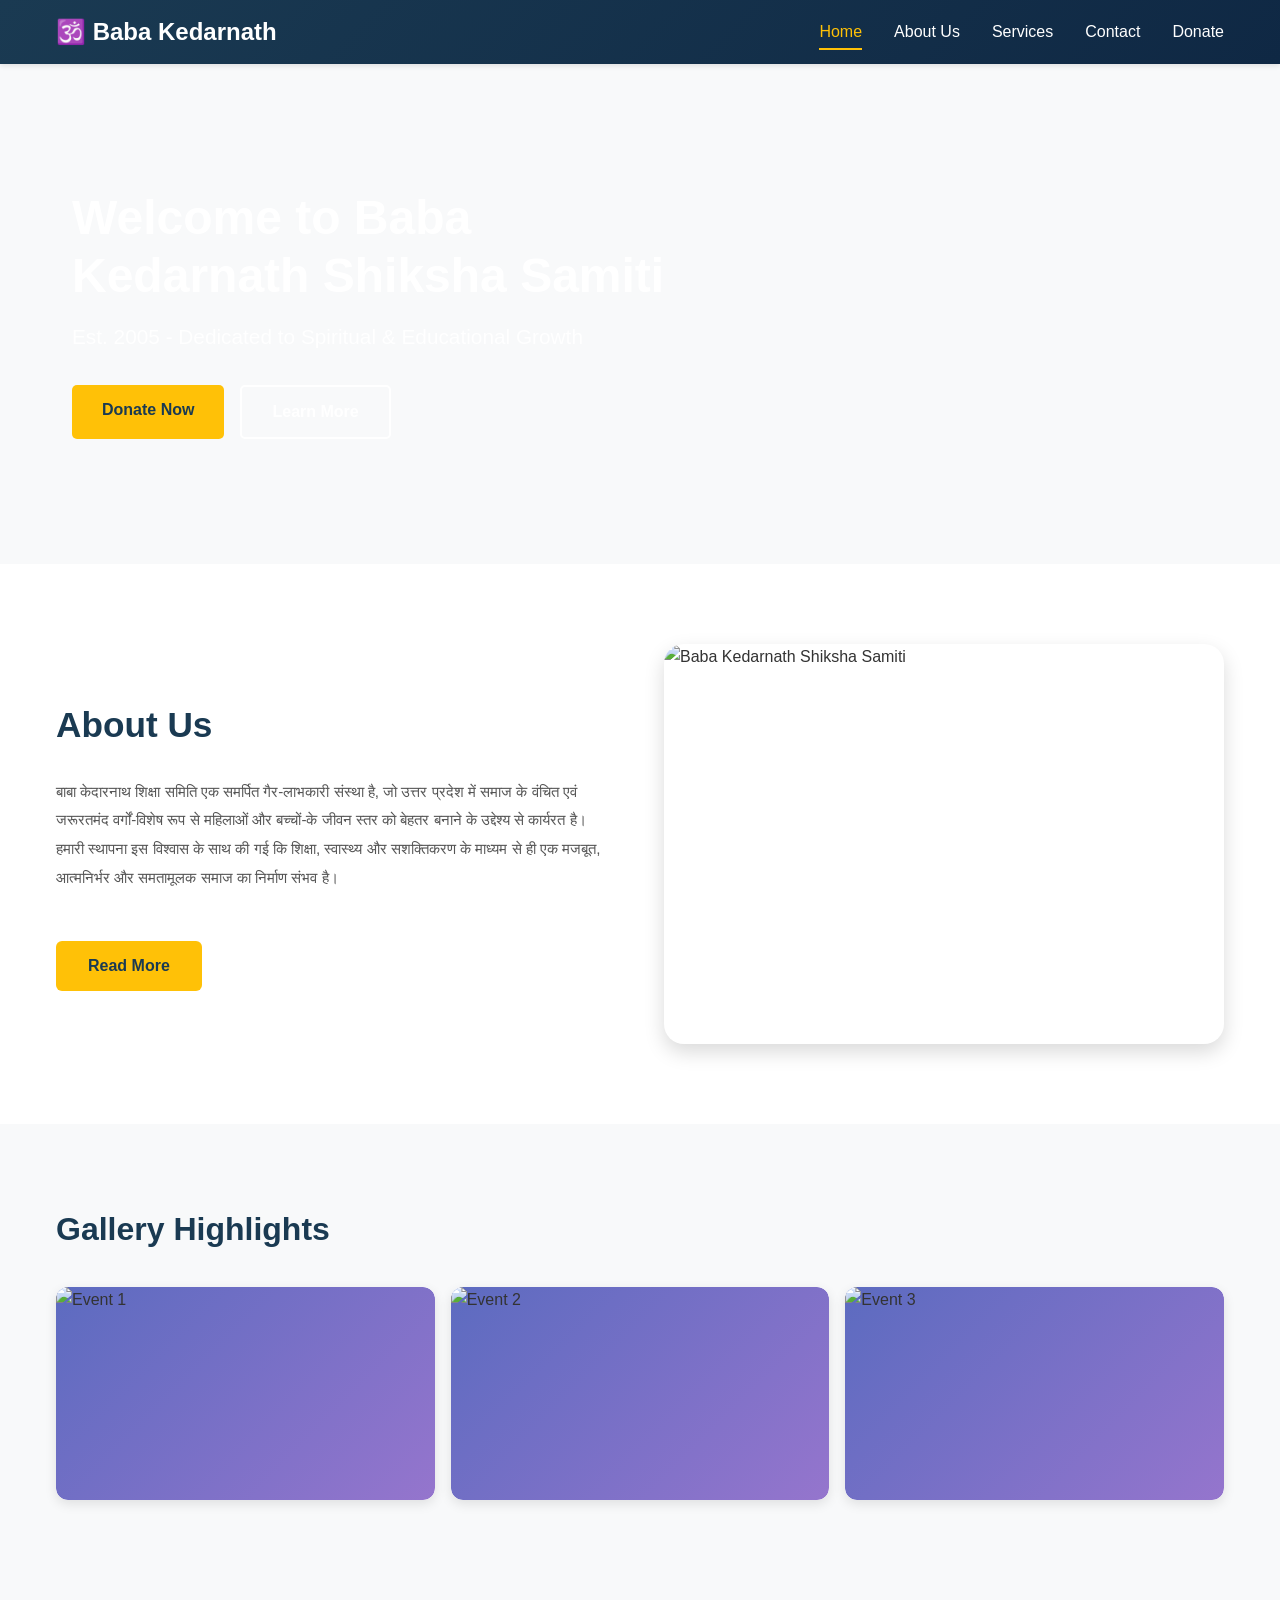
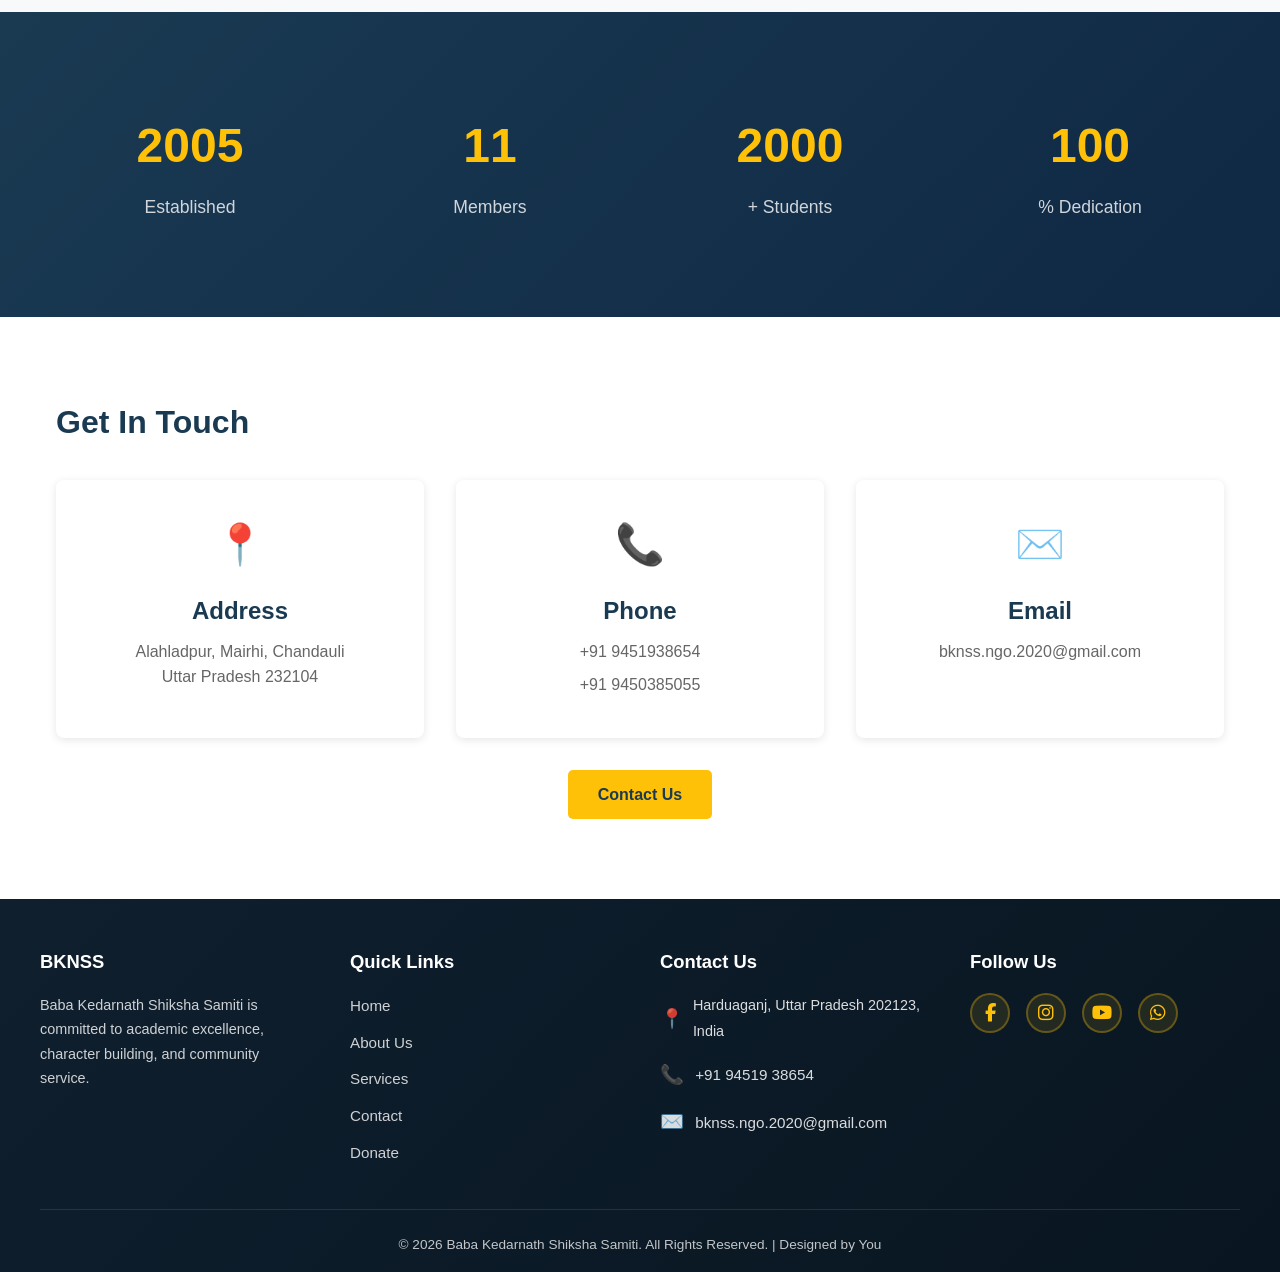
==== index.html @ 65f47908 "Update index.html" ====
<!DOCTYPE html>
<html lang="en">
<head>
  <meta charset="UTF-8">
  <meta name="viewport" content="width=device-width, initial-scale=1.0">
  <title>Baba Kedarnath - Shiksha Samiti</title>
  <link rel="stylesheet" href="https://cdnjs.cloudflare.com/ajax/libs/font-awesome/6.4.0/css/all.min.css">
  <link rel="stylesheet" href="styles.css">
</head>
<body>
  <nav>
    <div class="navbar-container">
      <a href="index.html" class="logo">🕉️ Baba Kedarnath</a>
      <div class="hamburger">
        <span></span>
        <span></span>
        <span></span>
      </div>
      <ul class="nav-links">
        <li><a href="index.html">Home</a></li>
        <li><a href="about-us.html">About Us</a></li>
        <li><a href="services.html">Services</a></li>
        <li><a href="contact-us.html">Contact</a></li>
        <li><a href="donation.html">Donate</a></li>
      </ul>
    </div>
  </nav>

  <!-- Hero Section -->
  <section class="hero">
    <div class="hero-content">
      <h1 class="fade-in">Welcome to Baba Kedarnath Shiksha Samiti</h1>
      <p class="fade-in-delay">Est. 2005 - Dedicated to Spiritual & Educational Growth</p>
      <div class="hero-buttons fade-in-delay-2">
        <a href="donation.html" class="btn btn-primary">Donate Now</a>
        <a href="about-us.html" class="btn btn-secondary">Learn More</a>
      </div>
    </div>
  </section>

  <!-- About Preview Section -->
  <section class="about-preview">
    <div class="container">
      <div class="about-content">
        <div class="about-text fade-in-left">
          <h2>About Us</h2>
          <p>बाबा केदारनाथ शिक्षा समिति एक समर्पित गैर-लाभकारी संस्था है, जो उत्तर प्रदेश में समाज के वंचित एवं जरूरतमंद वर्गों-विशेष रूप से महिलाओं और बच्चों-के जीवन स्तर को बेहतर बनाने के उद्देश्य से कार्यरत है। हमारी स्थापना इस विश्वास के साथ की गई कि शिक्षा, स्वास्थ्य और सशक्तिकरण के माध्यम से ही एक मजबूत, आत्मनिर्भर और समतामूलक समाज का निर्माण संभव है।</p>
          <a href="about-us.html" class="btn btn-primary btn-read-more">Read More</a>
        </div>
        <div class="about-image-single fade-in-right">
          <img src="images/about-image.jpeg" alt="Baba Kedarnath Shiksha Samiti" class="about-img-single">
        </div>
      </div>
    </div>
  </section>

  <!-- Gallery Section -->
  <section class="gallery-preview">
    <div class="container">
      <h2 class="section-title">Gallery Highlights</h2>
      <div class="gallery-grid">
        <div class="gallery-item fade-in">
          <div class="gallery-placeholder">
            <img src="images/photo01.jpeg" alt="Event 1">
          </div>
        </div>
        <div class="gallery-item fade-in" style="animation-delay: 0.1s;">
          <div class="gallery-placeholder">
            <img src="images/photo02.jpeg" alt="Event 2">
          </div>
        </div>
        <div class="gallery-item fade-in" style="animation-delay: 0.2s;">
          <div class="gallery-placeholder">
            <img src="images/photo03.jpeg" alt="Event 3">
          </div>
        </div>
      </div>
    </div>
  </section>

  <!-- Statistics Section -->
  <section class="statistics">
    <div class="container">
      <div class="stats-grid">
        <div class="stat-card counter-card">
          <div class="stat-number">2005</div>
          <div class="stat-label">Established</div>
        </div>
        <div class="stat-card counter-card">
          <div class="stat-number">11</div>
          <div class="stat-label">Members</div>
        </div>
        <div class="stat-card counter-card">
          <div class="stat-number">2000</div>
          <div class="stat-label">+ Students</div>
        </div>
        <div class="stat-card counter-card">
          <div class="stat-number">100</div>
          <div class="stat-label">% Dedication</div>
        </div>
      </div>
    </div>
  </section>

  <!-- Contact Preview Section -->
  <section class="contact-preview">
    <div class="container">
      <h2 class="section-title">Get In Touch</h2>
      <div class="contact-grid">
        <div class="contact-item fade-in">
          <div class="contact-item-icon">📍</div>
          <h3>Address</h3>
          <p>Alahladpur, Mairhi, Chandauli<br>Uttar Pradesh 232104</p>
        </div>
        <div class="contact-item fade-in" style="animation-delay: 0.1s;">
          <div class="contact-item-icon">📞</div>
          <h3>Phone</h3>
          <p><a href="tel:+919451938654">+91 9451938654</a></p>
          <p><a href="tel:+919450385055">+91 9450385055</a></p>
        </div>
        <div class="contact-item fade-in" style="animation-delay: 0.2s;">
          <div class="contact-item-icon">✉️</div>
          <h3>Email</h3>
          <p><a href="mailto:bknss.ngo.2020@gmail.com"> bknss.ngo.2020@gmail.com </a></p>
        </div>
      </div>
      <div class="contact-buttons">
        <a href="contact-us.html" class="btn btn-primary">Contact Us</a>
      </div>
    </div>
  </section>

  <!-- Footer -->
  <footer>
    <div class="footer-wrapper">
      <div class="footer-content">
        <div class="footer-section footer-about">
          <h3>BKNSS</h3>
          <p>Baba Kedarnath Shiksha Samiti is committed to academic excellence, character building, and community service.</p>
        </div>
        <div class="footer-section footer-links">
          <h3>Quick Links</h3>
          <ul>
            <li><a href="index.html">Home</a></li>
            <li><a href="about-us.html">About Us</a></li>
            <li><a href="services.html">Services</a></li>
            <li><a href="contact-us.html">Contact</a></li>
            <li><a href="donation.html">Donate</a></li>
          </ul>
        </div>
        <div class="footer-section footer-contact">
          <h3>Contact Us</h3>
          <div class="contact-info">
            <p><span class="contact-icon">📍</span> Harduaganj, Uttar Pradesh 202123, India</p>
            <p><span class="contact-icon">📞</span> <a href="tel:+919451938654">+91 94519 38654</a></p>
            <p><span class="contact-icon">✉️</span> <a href="mailto:bknss.ngo.2020@gmail.com">bknss.ngo.2020@gmail.com</a></p>
          </div>
        </div>
        <div class="footer-section footer-social">
          <h3>Follow Us</h3>
          <div class="social-links">
            <a href="https://facebook.com" target="_blank" title="Facebook" class="social-icon">
              <i class="fab fa-facebook-f"></i>
            </a>
            <a href="https://instagram.com" target="_blank" title="Instagram" class="social-icon">
              <i class="fab fa-instagram"></i>
            </a>
            <a href="https://youtube.com" target="_blank" title="YouTube" class="social-icon">
              <i class="fab fa-youtube"></i>
            </a>
            <a href="https://wa.me" target="_blank" title="WhatsApp" class="social-icon">
              <i class="fab fa-whatsapp"></i>
            </a>
          </div>
        </div>
      </div>
      <div class="footer-bottom">
        <p>&copy; 2026 Baba Kedarnath Shiksha Samiti. All Rights Reserved. | Designed by You</p>
      </div>
    </div>
  </footer>

  <script src="navbar.js"></script>
</body>
</html>
</body>
</html>
---- styles.css ----
* {
  margin: 0;
  padding: 0;
  box-sizing: border-box;
}

body {
  font-family: 'Segoe UI', Tahoma, Geneva, Verdana, sans-serif;
  line-height: 1.6;
  color: #333;
  background-color: #f8f9fa;
}

a {
  text-decoration: none;
  color: inherit;
}

/* ===== Navbar Styles ===== */
nav {
  background: linear-gradient(135deg, #1a3a52 0%, #0f2844 100%);
  padding: 0.8rem 1rem;
  box-shadow: 0 2px 5px rgba(0, 0, 0, 0.1);
  position: sticky;
  top: 0;
  z-index: 1000;
  width: 100%;
}

.navbar-container {
  max-width: 1200px;
  margin: 0 auto;
  display: flex;
  justify-content: space-between;
  align-items: center;
  padding: 0 1rem;
}

.logo {
  color: white;
  font-size: 1.5rem;
  font-weight: bold;
  text-decoration: none;
  display: flex;
  align-items: center;
  gap: 0.5rem;
  transition: color 0.3s ease;
  white-space: nowrap;
  flex-shrink: 0;
}

.logo:hover {
  color: #ffc107;
}

.nav-links {
  display: flex;
  list-style: none;
  gap: 2rem;
  z-index: 1000;
  align-items: center;
}

.nav-links a {
  color: white;
  text-decoration: none;
  font-size: 1rem;
  font-weight: 500;
  transition: color 0.3s ease;
  padding: 0.5rem 0;
}

.nav-links a:hover,
.nav-links a.active {
  color: #ffc107;
  border-bottom: 2px solid #ffc107;
}

.hamburger {
  display: none;
  flex-direction: column;
  cursor: pointer;
  gap: 0.4rem;
  position: relative;
  z-index: 1001;
  padding: 0.5rem;
  flex-shrink: 0;
}

.hamburger span {
  width: 25px;
  height: 3px;
  background: white;
  border-radius: 2px;
  transition: all 0.3s ease;
  display: block;
  opacity: 0.9;
}

.hamburger.active span:nth-child(1) {
  transform: rotate(45deg) translate(10px, 10px);
}

.hamburger.active span:nth-child(2) {
  opacity: 0;
}

.hamburger.active span:nth-child(3) {
  transform: rotate(-45deg) translate(8px, -8px);
}

/* ===== Container & Basics ===== */
.container {
  max-width: 1200px;
  margin: 0 auto;
  padding: 2rem 1rem;
}

h1, h2, h3, h4, h5, h6 {
  color: #1a3a52;
  margin-bottom: 1rem;
}

h1 {
  font-size: 2.5rem;
}

h2 {
  font-size: 2rem;
}

h3 {
  font-size: 1.5rem;
}

h4 {
  font-size: 1.2rem;
}

section {
  padding: 3rem 1rem;
}

/* ===== Hero Section ===== */
.hero {
  background-image: url('../images/cover.jpeg');
  background-size: cover;
  background-position: center right;
  color: white;
  padding: 100px 1rem;
  text-align: left;
  min-height: 500px;
  display: flex;
  align-items: center;
  justify-content: flex-start;
  position: relative;
}

.hero-content {
  max-width: 1200px;
  width: 100%;
  margin: 0 auto;
  z-index: 2;
  position: relative;
  padding-left: 2rem;
}

.hero-content h1 {
  font-size: 3rem;
  margin-bottom: 1rem;
  animation: fadeIn 0.8s ease-in;
  color: white;
  font-family: 'Segoe UI', Tahoma, Geneva, Verdana, sans-serif;
  font-weight: 700;
  line-height: 1.2;
  max-width: 600px;
}

.hero-content p {
  font-size: 1.3rem;
  margin-bottom: 2rem;
  animation: fadeIn 0.8s ease-in 0.2s both;
  color: rgba(255, 255, 255, 0.9);
}

.hero-buttons {
  display: flex;
  gap: 1rem;
  justify-content: flex-start;
  flex-wrap: wrap;
  animation: fadeIn 0.8s ease-in 0.4s both;
  margin-top: 2rem;
}

/* ===== Buttons ===== */
.btn {
  padding: 12px 30px;
  border-radius: 5px;
  font-weight: 600;
  cursor: pointer;
  transition: all 0.3s ease;
  border: none;
  display: inline-block;
}

.btn-primary {
  background-color: #ffc107;
  color: #1a3a52;
}

.btn-primary:hover {
  background-color: #ffb300;
  transform: translateY(-2px);
  box-shadow: 0 5px 15px rgba(255, 193, 7, 0.4);
  color: #1a3a52;
}

.btn-secondary {
  background-color: transparent;
  color: white;
  border: 2px solid white;
}

.btn-secondary:hover {
  background-color: white;
  color: #1e3c72;
}

/* ===== Page Header ===== */
.page-header {
  background: linear-gradient(135deg, #1a3a52 0%, #0f2844 100%);
  color: white;
  padding: 60px 1rem;
  text-align: center;
}

.page-header-content h1 {
  font-size: 2.5rem;
  margin-bottom: 0.5rem;
  color: white;
}

.page-header-content p {
  font-size: 1.1rem;
  color: rgba(255, 255, 255, 0.9);
}

/* ===== About Preview Section ===== */
.about-preview {
  background-color: white;
  padding: 3rem 1rem;
}

.about-content {
  display: grid;
  grid-template-columns: 1fr 1fr;
  gap: 3rem;
  align-items: center;
  max-width: 1200px;
  margin: 0 auto;
}

.about-text h2 {
  color: #1a3a52;
  font-size: 2.2rem;
  margin-bottom: 1.5rem;
  font-weight: 700;
}

.about-text p {
  color: #555;
  margin-bottom: 1.5rem;
  line-height: 1.9;
  font-size: 0.95rem;
}

.about-text .btn-read-more {
  margin-top: 1.5rem;
  background-color: #ffc107;
  color: #1a3a52;
  font-weight: 600;
  padding: 0.75rem 2rem;
  border-radius: 6px;
  display: inline-block;
  transition: all 0.3s ease;
}

.about-text .btn-read-more:hover {
  background-color: #ffb300;
  transform: translateY(-2px);
  box-shadow: 0 4px 12px rgba(255, 193, 7, 0.3);
}

/* ===== About Image Single Layout ===== */
.about-image-single {
  width: 100%;
  display: flex;
  justify-content: center;
}

.about-img-single {
  width: 100%;
  max-width: 100%;
  height: 400px;
  object-fit: cover;
  border-radius: 20px;
  box-shadow: 0 8px 20px rgba(0, 0, 0, 0.15);
}

/* ===== About Image Grid Layout ===== */
.about-image {
  display: grid;
  grid-template-columns: 1fr 1fr;
  gap: 2rem;
  width: 100%;
}

.about-image .placeholder-image {
  max-width: 100%;
  border-radius: 12px;
  box-shadow: 0 4px 12px rgba(0, 0, 0, 0.1);
  height: 350px;
  object-fit: cover;
}

.about-image img {
  width: 100%;
  height: 350px;
  object-fit: cover;
  border-radius: 12px;
  box-shadow: 0 4px 12px rgba(0, 0, 0, 0.1);
}

/* ===== About Content Stacked Layout (About Us Page) ===== */
.about-content-stacked {
  display: grid;
  grid-template-columns: 1fr !important;
  gap: 3rem;
  align-items: flex-start;
}

/* ===== Objective Section ===== */
.objective {
  background-color: white;
  padding: 3rem 1rem;
}

#container03 {
  max-width: 1200px;
  margin: 0 auto;
  display: grid;
  grid-template-columns: 1fr;
  gap: 3rem;
  align-items: center;
}

#objective-content {
  background: linear-gradient(135deg, #1a3a52 0%, #0f2844 100%);
  color: white;
  padding: 3rem;
  border-radius: 12px;
  box-shadow: 0 4px 12px rgba(0, 0, 0, 0.15);
}

#objective-content h1 {
  color: white;
  font-size: 2rem;
  margin-bottom: 1.5rem;
  font-weight: 700;
  text-transform: uppercase;
  letter-spacing: 1px;
}

#objective-content p {
  color: rgba(255, 255, 255, 0.9);
  font-size: 1rem;
  margin-bottom: 1.5rem;
  line-height: 1.6;
}

#objective-content ul {
  list-style: none;
  padding: 0;
}

#objective-content ul li {
  color: rgba(255, 255, 255, 0.9);
  margin-bottom: 1.3rem;
  padding-left: 2.5rem;
  position: relative;
  font-size: 0.95rem;
  line-height: 1.7;
}

#objective-content ul li:before {
  content: "✓";
  position: absolute;
  left: 0;
  top: 0;
  color: #ffc107;
  font-weight: bold;
  font-size: 1.2rem;
}

.gallery-grid {
  display: grid;
  grid-template-columns: repeat(3, 1fr);
  gap: 1rem;
  margin: 2rem 0;
  max-width: 1200px;
  margin-left: auto;
  margin-right: auto;
}

.gallery-item {
  border-radius: 12px;
  overflow: hidden;
  box-shadow: 0 4px 12px rgba(0, 0, 0, 0.1);
  transition: transform 0.3s ease;
  background: white;
}

.gallery-item:hover {
  transform: translateY(-5px);
}

.placeholder-image {
  background: linear-gradient(135deg, #e3f2fd 0%, #f3e5f5 100%);
  border-radius: 8px;
  text-align: center;
  color: #999;
  display: block;
  overflow: hidden;
  width: 100%;
  max-width: 500px;
}

.placeholder-image img {
  width: 100%;
  height: auto;
  display: block;
  border-radius: 8px;
}

.gallery-placeholder {
  background: linear-gradient(135deg, #5c6bc0 0%, #9575cd 100%);
  border-radius: 12px;
  overflow: hidden;
  width: 100%;
  aspect-ratio: 16 / 9;
  display: block;
}

.gallery-placeholder img {
  width: 100%;
  height: 100%;
  object-fit: cover;
  display: block;
}

.gallery-buttons {
  text-align: center;
  margin-top: 2rem;
}

/* ===== Statistics Section ===== */
.statistics {
  background: linear-gradient(135deg, #1a3a52 0%, #0f2844 100%);
  color: white;
  padding: 4rem 1rem;
}

.statistics .container {
  padding: 0 1rem;
}

.stats-grid {
  display: grid;
  grid-template-columns: repeat(auto-fit, minmax(200px, 1fr));
  gap: 2rem;
  max-width: 1200px;
  margin: 0 auto;
}

.stat-card {
  text-align: center;
  padding: 2rem;
}

.counter-card {
  font-size: 1.1rem;
}

.stat-card .stat-number {
  font-size: 3rem;
  font-weight: bold;
  color: #ffc107;
  margin-bottom: 0.5rem;
}

.stat-card .stat-label {
  font-size: 1.1rem;
  color: rgba(255, 255, 255, 0.8);
}

/* ===== Contact Preview Section ===== */
.contact-preview {
  background-color: white;
  padding: 3rem 1rem;
}

.contact-grid {
  display: grid;
  grid-template-columns: repeat(auto-fit, minmax(280px, 1fr));
  gap: 2rem;
  margin: 2rem 0;
}

.contact-item {
  background: white;
  border-radius: 8px;
  padding: 2rem;
  box-shadow: 0 2px 8px rgba(0, 0, 0, 0.1);
  text-align: center;
  transition: transform 0.3s ease;
}

.contact-item:hover {
  transform: translateY(-3px);
}

.contact-item-icon {
  font-size: 2.5rem;
  margin-bottom: 1rem;
}

.contact-item h3 {
  color: #1a3a52;
  margin-bottom: 0.5rem;
}

.contact-item p {
  color: #666;
  margin-bottom: 0.5rem;
}

.contact-buttons {
  text-align: center;
  margin-top: 2rem;
}

/* ===== Vision & Mission ===== */
.vision-mission {
  display: grid;
  grid-template-columns: 1fr 1fr;
  gap: 2rem;
  max-width: 1200px;
  margin: 2rem auto;
  padding: 0 1rem;
}

.vm-card {
  background: white;
  border-radius: 8px;
  padding: 2rem;
  border-left: 5px solid;
}

.vm-card:first-child {
  border-left-color: #ffc107;
}

.vm-card:last-child {
  border-left-color: #1a3a52;
}

.vm-card h3 {
  color: #1a3a52;
  margin-bottom: 1rem;
  font-size: 1.3rem;
}

.vm-card p {
  color: #666;
  line-height: 1.8;
  margin-bottom: 1rem;
  font-size: 0.95rem;
}

/* ===== Leadership Section ===== */
.leadership {
  max-width: 1200px;
  margin: 2rem auto;
  padding: 2rem 1rem;
}

.leadership h2 {
  text-align: center;
  margin-bottom: 2rem;
  color: #1a3a52;
}

.leadership-grid {
  display: grid;
  grid-template-columns: repeat(auto-fit, minmax(250px, 1fr));
  gap: 2rem;
}

.leadership-card {
  background: white;
  border-radius: 8px;
  padding: 2rem;
  text-align: center;
  box-shadow: 0 2px 8px rgba(0, 0, 0, 0.1);
  transition: transform 0.3s ease;
}

.leadership-card:hover {
  transform: translateY(-5px);
}

.leadership-icon {
  font-size: 3rem;
  margin-bottom: 1rem;
}

.leadership-card h4 {
  color: #1a3a52;
  font-size: 1.3rem;
  margin-bottom: 0.5rem;
}

.leadership-card p {
  color: #666;
  font-size: 0.95rem;
  margin-bottom: 0.5rem;
}

.leadership-card .position {
  color: #e53935;
  font-style: italic;
  font-size: 0.85rem;
}

/* ===== Contact Us Page Header ===== */
.contact-header {
  background: linear-gradient(135deg, #1a3a52 0%, #0f2844 100%);
  color: white;
  padding: 3rem 1rem;
  text-align: center;
}

.contact-header h1 {
  color: white;
  font-size: 2rem;
  margin-bottom: 0.5rem;
}

.contact-header p {
  color: rgba(255, 255, 255, 0.9);
  font-size: 1.1rem;
}

/* ===== Contact Info Section ===== */
.contact-info-grid {
  display: grid;
  grid-template-columns: repeat(auto-fit, minmax(250px, 1fr));
  gap: 2rem;
  max-width: 1200px;
  margin: 2rem auto;
  padding: 2rem 1rem 0;
  position: relative;
  z-index: 10;
}

.contact-info-card {
  background: white;
  border-radius: 8px;
  padding: 2rem;
  box-shadow: 0 4px 12px rgba(0, 0, 0, 0.1);
  text-align: center;
}

.contact-info-card-icon {
  font-size: 2.5rem;
  margin-bottom: 1rem;
}

.contact-info-card h3 {
  color: #1a3a52;
  margin-bottom: 0.5rem;
}

.contact-info-card p {
  color: #666;
  margin-bottom: 0.5rem;
}

.contact-info-card a {
  color: #ffc107;
  font-weight: 600;
}

/* ===== Quick Connect Section ===== */
.quick-connect {
  background-color: white;
  padding: 3rem 1rem;
  text-align: center;
}

.quick-connect h2 {
  text-align: center;
  margin-bottom: 2rem;
  color: #1e3c72;
}

.connect-grid {
  display: grid;
  grid-template-columns: repeat(auto-fit, minmax(200px, 1fr));
  gap: 2rem;
  max-width: 1200px;
  margin: 0 auto;
}

.connect-item {
  background: white;
  border-radius: 8px;
  padding: 2rem;
  border-left: 5px solid #ffc107;
  box-shadow: 0 2px 8px rgba(0, 0, 0, 0.1);
  transition: transform 0.3s ease;
}

.connect-item:hover {
  transform: translateY(-3px);
}

.connect-item-icon {
  font-size: 2rem;
  margin-bottom: 0.5rem;
}

.connect-item h3 {
  color: #1a3a52;
  font-size: 1.1rem;
  margin-bottom: 0.5rem;
}

.connect-item p {
  color: #666;
  font-size: 0.9rem;
}

/* ===== Footer ===== */
footer {
  background: linear-gradient(135deg, #0f1f2e 0%, #091621 100%);
  color: white;
  padding: 3rem 1rem 1rem;
}

.footer-wrapper {
  max-width: 1200px;
  margin: 0 auto;
}

.footer-content {
  display: grid;
  grid-template-columns: repeat(4, 1fr);
  gap: 2.5rem;
  margin-bottom: 2rem;
}

.footer-section {
  color: rgba(255, 255, 255, 0.95);
}

.footer-section h3 {
  color: #ffffff;
  margin-bottom: 1rem;
  font-size: 1.15rem;
  font-weight: 600;
}

.footer-section p {
  color: rgba(255, 255, 255, 0.85);
  font-size: 0.9rem;
  line-height: 1.8;
}

.footer-about p {
  color: rgba(255, 255, 255, 0.8);
  font-size: 0.9rem;
  line-height: 1.7;
}

.footer-section ul {
  list-style: none;
}

.footer-section ul li {
  margin-bottom: 0.7rem;
}

.footer-section a {
  color: rgba(255, 255, 255, 0.8);
  transition: color 0.3s ease;
  font-size: 0.95rem;
}

.footer-section a:hover {
  color: #ffffff;
}

.contact-info {
  display: flex;
  flex-direction: column;
  gap: 0.8rem;
}

.contact-info p {
  display: flex;
  align-items: center;
  gap: 0.7rem;
  color: rgba(255, 255, 255, 0.85);
  font-size: 0.9rem;
}

.contact-icon {
  display: inline-block;
  font-size: 1.2rem;
  min-width: 20px;
}

.contact-info a {
  color: rgba(255, 255, 255, 0.85);
  text-decoration: none;
  transition: color 0.3s ease;
}

.contact-info a:hover {
  color: #ffffff;
}

.social-links {
  display: flex;
  gap: 1rem;
  margin-top: 1rem;
}

.social-links .social-icon {
  display: inline-flex;
  align-items: center;
  justify-content: center;
  width: 40px;
  height: 40px;
  background: rgba(255, 193, 7, 0.1);
  border-radius: 50%;
  transition: all 0.3s ease;
  color: #ffc107;
  border: 2px solid rgba(255, 193, 7, 0.3);
}

.social-links .social-icon:hover {
  background: #ffc107;
  color: #0f1f2e;
  transform: translateY(-3px);
  border-color: #ffc107;
  box-shadow: 0 5px 15px rgba(255, 193, 7, 0.3);
}

.social-links .social-icon i {
  font-size: 18px;
}

.footer-bottom {
  text-align: center;
  padding-top: 1.5rem;
  border-top: 1px solid rgba(255, 255, 255, 0.1);
  color: rgba(255, 255, 255, 0.75);
  font-size: 0.85rem;
}

/* ===== Donation Section ===== */
.donation-hero {
  background-color: #f8f9fa;
  padding: 4rem 1rem;
}

.donation-intro {
  max-width: 1000px;
  margin: 0 auto;
}

.donation-icon {
  margin-bottom: 1rem;
}

.donation-subtitle {
  color: #1a3a52;
  font-size: 1rem;
  font-weight: 600;
  margin-bottom: 0.5rem;
  letter-spacing: 0.5px;
}

.donation-intro h1 {
  color: #1a2332;
  font-size: 2.5rem;
  font-weight: 700;
  margin-bottom: 1.5rem;
  line-height: 1.3;
}

.donation-intro p {
  color: #666;
  font-size: 1rem;
  line-height: 1.8;
  max-width: 900px;
}

.donation-methods {
  background-color: white;
  padding: 4rem 1rem;
}

.donation-cards-wrapper {
  display: grid;
  grid-template-columns: repeat(3, 1fr);
  gap: 2rem;
  max-width: 1200px;
  margin: 0 auto;
}

.donation-card {
  background: white;
  border-radius: 12px;
  padding: 2rem;
  box-shadow: 0 4px 15px rgba(0, 0, 0, 0.1);
  transition: all 0.3s ease;
}

.donation-card:hover {
  box-shadow: 0 8px 25px rgba(0, 0, 0, 0.15);
  transform: translateY(-5px);
}

.card-header {
  display: flex;
  justify-content: space-between;
  align-items: flex-start;
  margin-bottom: 1.5rem;
}

.card-icon {
  font-size: 2.5rem;
}

.card-star {
  font-size: 1.5rem;
}

.donation-card h2 {
  color: #1a3a52;
  font-size: 1.5rem;
  margin-bottom: 1.5rem;
  font-weight: 700;
}

.bank-details p,
.upi-details p {
  color: #333;
  font-size: 0.95rem;
  margin-bottom: 0.8rem;
  line-height: 1.6;
}

.bank-details strong,
.upi-details strong {
  color: #1a2332;
  font-weight: 700;
}

.qr-card {
  display: flex;
  flex-direction: column;
  justify-content: center;
  align-items: center;
  text-align: center;
}

.qr-content {
  display: flex;
  flex-direction: column;
  align-items: center;
  gap: 1.5rem;
}

.qr-card h3 {
  color: #1a3a52;
  font-size: 1rem;
  font-weight: 600;
  margin-bottom: 1rem;
}

.qr-image-placeholder {
  width: 160px;
  height: 160px;
  background: #f8f9fa;
  border-radius: 8px;
  display: flex;
  align-items: center;
  justify-content: center;
}

.phone-icon {
  margin-top: 1rem;
  opacity: 0.7;
}
  from {
    opacity: 0;
    transform: translateY(20px);
  }
  to {
    opacity: 1;
    transform: translateY(0);
  }


@keyframes fadeIn {
  from {
    opacity: 0;
    transform: translateY(20px);
  }
  to {
    opacity: 1;
    transform: translateY(0);
  }
}

.fade-in {
  animation: fadeIn 0.8s ease-in;
}

.fade-in-left {
  animation: fadeIn 0.8s ease-in;
}

.fade-in-right {
  animation: fadeIn 0.8s ease-in;
}

/* ===== Responsive Design ===== */
@media (max-width: 768px) {
  .hamburger {
    display: flex;
  }

  .navbar-container {
    padding: 0;
  }

  .logo {
    font-size: 1.2rem;
    padding: 0 1rem;
    gap: 0.3rem;
  }

  .nav-links {
    position: absolute;
    top: 100%;
    left: 0;
    right: 0;
    background: linear-gradient(135deg, #1a3a52 0%, #0f2844 100%);
    flex-direction: column;
    gap: 0;
    max-height: 0;
    overflow: hidden;
    transition: max-height 0.3s ease;
    width: 100%;
  }

  .nav-links.active {
    max-height: 400px;
    overflow-y: auto;
  }

  .nav-links li {
    border-bottom: 1px solid rgba(255, 255, 255, 0.1);
    margin: 0;
    width: 100%;
  }

  .nav-links a {
    display: block;
    padding: 1rem 1.5rem;
    border-bottom: none;
  }

  .nav-links a:hover,
  .nav-links a.active {
    border-bottom: none;
    background: rgba(255, 193, 7, 0.2);
    border-left: 3px solid #ffc107;
    padding: 1rem 1.5rem;
    padding-left: calc(1.5rem - 3px);
  }

  .hero-content h1 {
    font-size: 2.2rem;
    text-align: left;
  }

  .page-header-content h1 {
    font-size: 1.8rem;
  }

  .about-content {
    grid-template-columns: 1fr;
    gap: 2rem;
  }

  .about-img-single {
    height: 300px;
  }

  .vision-mission {
    grid-template-columns: 1fr;
  }

  .hero-buttons,
  .gallery-buttons,
  .contact-buttons {
    flex-direction: column;
  }

  .btn {
    width: 100%;
  }

  .footer-content {
    grid-template-columns: 1fr 1fr;
    gap: 2rem;
  }

  .contact-info-grid {
    grid-template-columns: 1fr;
  }

  .gallery-grid {
    grid-template-columns: 1fr;
  }

  .placeholder-image {
    max-width: 100%;
  }

  /* Responsive About Image Grid */
  .about-image {
    grid-template-columns: 1fr;
    gap: 1.5rem;
  }

  .about-image img {
    height: 300px;
  }

  /* Responsive Objective Section */
  #container03 {
    grid-template-columns: 1fr;
    gap: 2rem;
  }

  #objective-content {
    padding: 2rem;
  }

  #objective-content h1 {
    font-size: 1.5rem;
  }

  #objective-content ul li {
    font-size: 0.9rem;
    margin-bottom: 1rem;
  }

  .donation-intro h1 {
    font-size: 1.8rem;
  }

  .donation-cards-wrapper {
    grid-template-columns: 1fr;
  }

  .leadership-grid {
    grid-template-columns: 1fr;
  }

  .stats-grid {
    grid-template-columns: 1fr 1fr;
  }
}

@media (max-width: 480px) {
  nav {
    padding: 0.5rem;
  }

  .navbar-container {
    padding: 0;
    gap: 0.5rem;
  }

  .logo {
    font-size: 1rem;
    padding: 0 0.5rem;
    gap: 0.2rem;
  }

  .hamburger {
    padding: 0.5rem;
    margin-right: 0.5rem;
  }

  .hamburger span {
    width: 22px;
    height: 2.5px;
  }

  .nav-links {
    max-height: 0;
    overflow: hidden;
  }

  .nav-links.active {
    max-height: 500px;
  }

  .nav-links a {
    padding: 0.9rem 1.2rem;
    font-size: 0.95rem;
  }

  .nav-links a:hover,
  .nav-links a.active {
    padding: 0.9rem 1.2rem;
    padding-left: calc(1.2rem - 3px);
  }

  h1 {
    font-size: 1.8rem;
  }

  h2 {
    font-size: 1.5rem;
  }

  h3 {
    font-size: 1.2rem;
  }

  .hero-content h1 {
    font-size: 1.5rem;
  }

  .hero-content p {
    font-size: 1rem;
  }

  .page-header-content h1 {
    font-size: 1.4rem;
  }

  #objective-content h1 {
    font-size: 1.3rem;
    margin-bottom: 1rem;
  }

  #objective-content p {
    font-size: 0.9rem;
    margin-bottom: 1rem;
  }

  #objective-content ul li {
    font-size: 0.85rem;
    padding-left: 2rem;
    margin-bottom: 0.9rem;
  }

  .about-image {
    gap: 1rem;
  }

  .about-image img {
    height: 250px;
  }

  .footer-content {
    grid-template-columns: 1fr;
    gap: 1.5rem;
  }

  .social-links {
    gap: 0.8rem;
  }

  .social-links .social-icon {
    width: 36px;
    height: 36px;
  }

  .stats-grid {
    grid-template-columns: 1fr;
  }

  .stat-card .stat-number {
    font-size: 2.5rem;
  }

  .donation-intro h1 {
    font-size: 1.5rem;
  }

  .donation-icon {
    font-size: 2.5rem;
  }

  .donation-cards-wrapper {
    grid-template-columns: 1fr;
    gap: 1.5rem;
  }

  .donation-card {
    padding: 1.5rem;
  }

  .contact-grid {
    grid-template-columns: 1fr;
  }

  .leadership-grid {
    grid-template-columns: 1fr;
  }
}

@media (max-width: 360px) {
  .logo {
    font-size: 0.9rem;
  }

  .logo span {
    display: none;
  }

  h1 {
    font-size: 1.5rem;
  }

  h2 {
    font-size: 1.3rem;
  }

  .hero-content h1 {
    font-size: 1.3rem;
  }

  .hero-content p {
    font-size: 0.9rem;
  }

  .btn {
    padding: 10px 20px;
    font-size: 0.9rem;
  }

  section {
    padding: 2rem 0.75rem;
  }

  .container {
    padding: 1.5rem 0.75rem;
  }
}
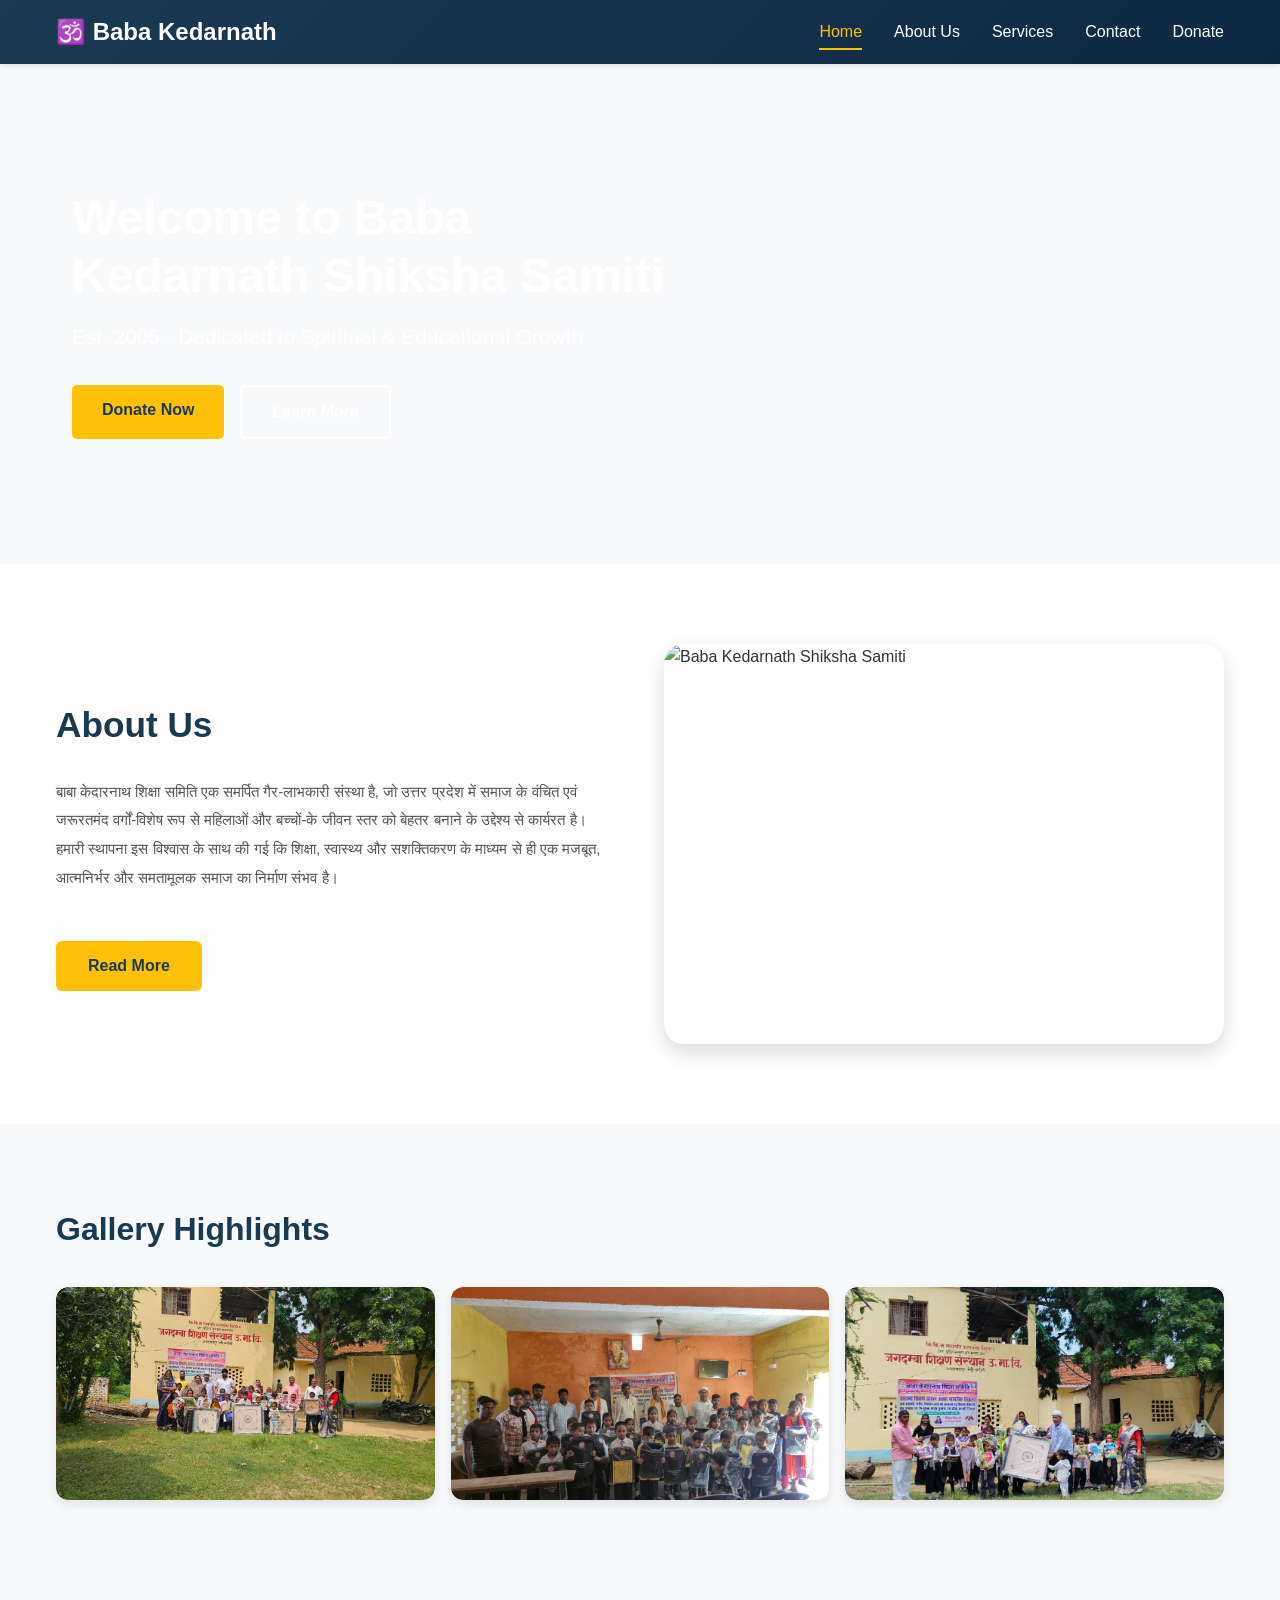
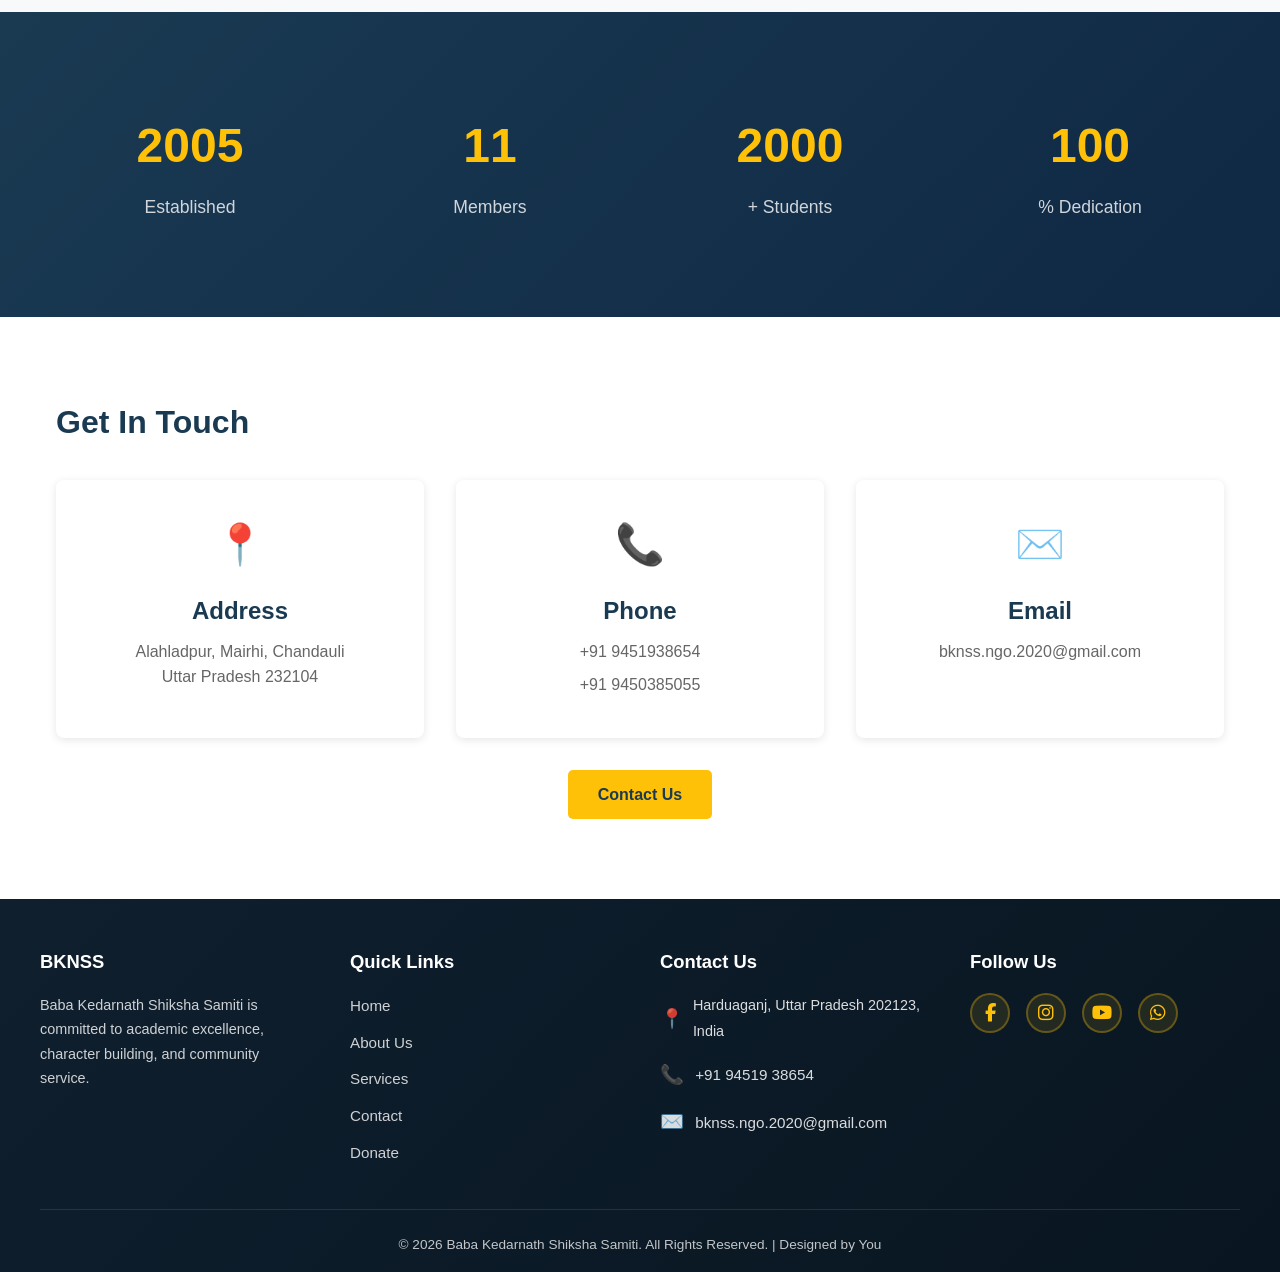
==== commit 117685a2: "Update index.html" ====
--- a/index.html
+++ b/index.html
@@ -48,7 +48,7 @@
           <a href="about-us.html" class="btn btn-primary btn-read-more">Read More</a>
         </div>
         <div class="about-image-single fade-in-right">
-          <img src="images/about-image.jpeg" alt="Baba Kedarnath Shiksha Samiti" class="about-img-single">
+          <img src="about-image.jpeg" alt="Baba Kedarnath Shiksha Samiti" class="about-img-single">
         </div>
       </div>
     </div>
@@ -61,17 +61,17 @@
       <div class="gallery-grid">
         <div class="gallery-item fade-in">
           <div class="gallery-placeholder">
-            <img src="images/photo01.jpeg" alt="Event 1">
+            <img src="photo01.jpeg" alt="Event 1">
           </div>
         </div>
         <div class="gallery-item fade-in" style="animation-delay: 0.1s;">
           <div class="gallery-placeholder">
-            <img src="images/photo02.jpeg" alt="Event 2">
+            <img src="photo02.jpeg" alt="Event 2">
           </div>
         </div>
         <div class="gallery-item fade-in" style="animation-delay: 0.2s;">
           <div class="gallery-placeholder">
-            <img src="images/photo03.jpeg" alt="Event 3">
+            <img src="photo03.jpeg" alt="Event 3">
           </div>
         </div>
       </div>
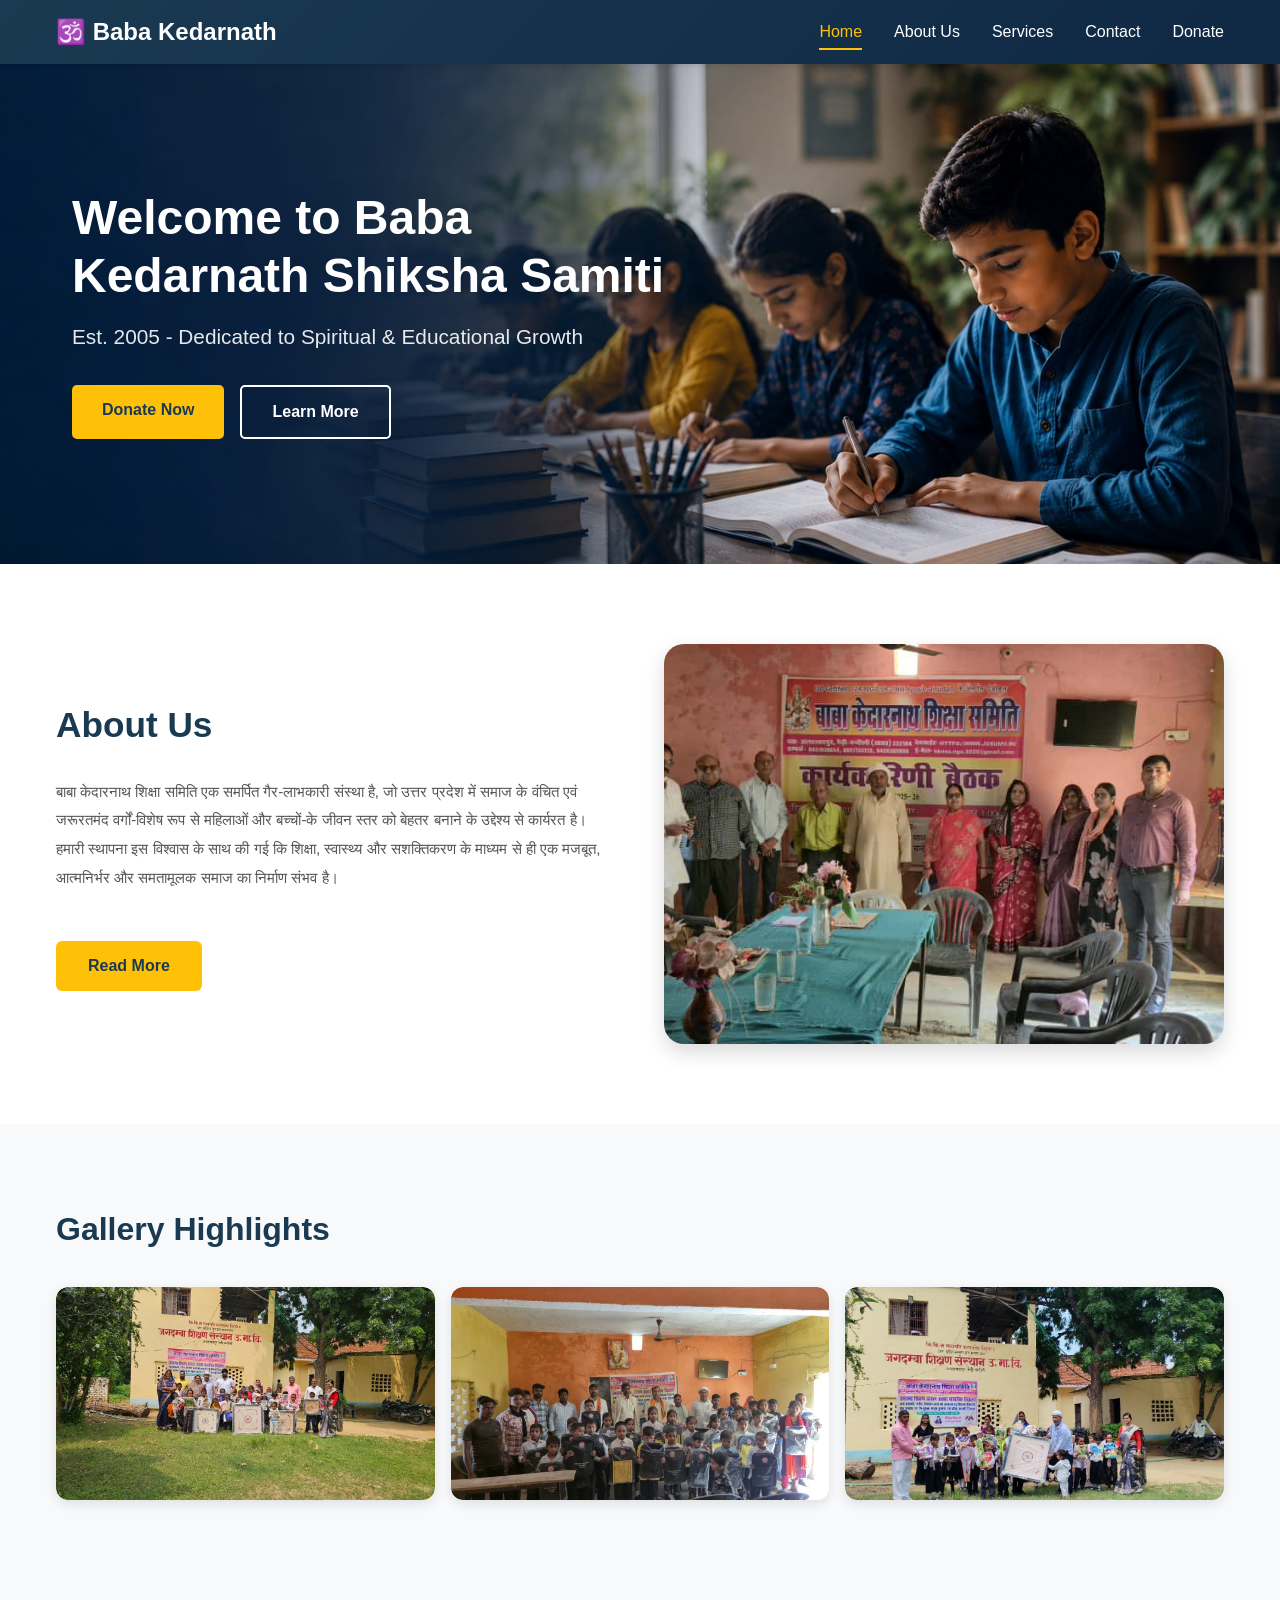
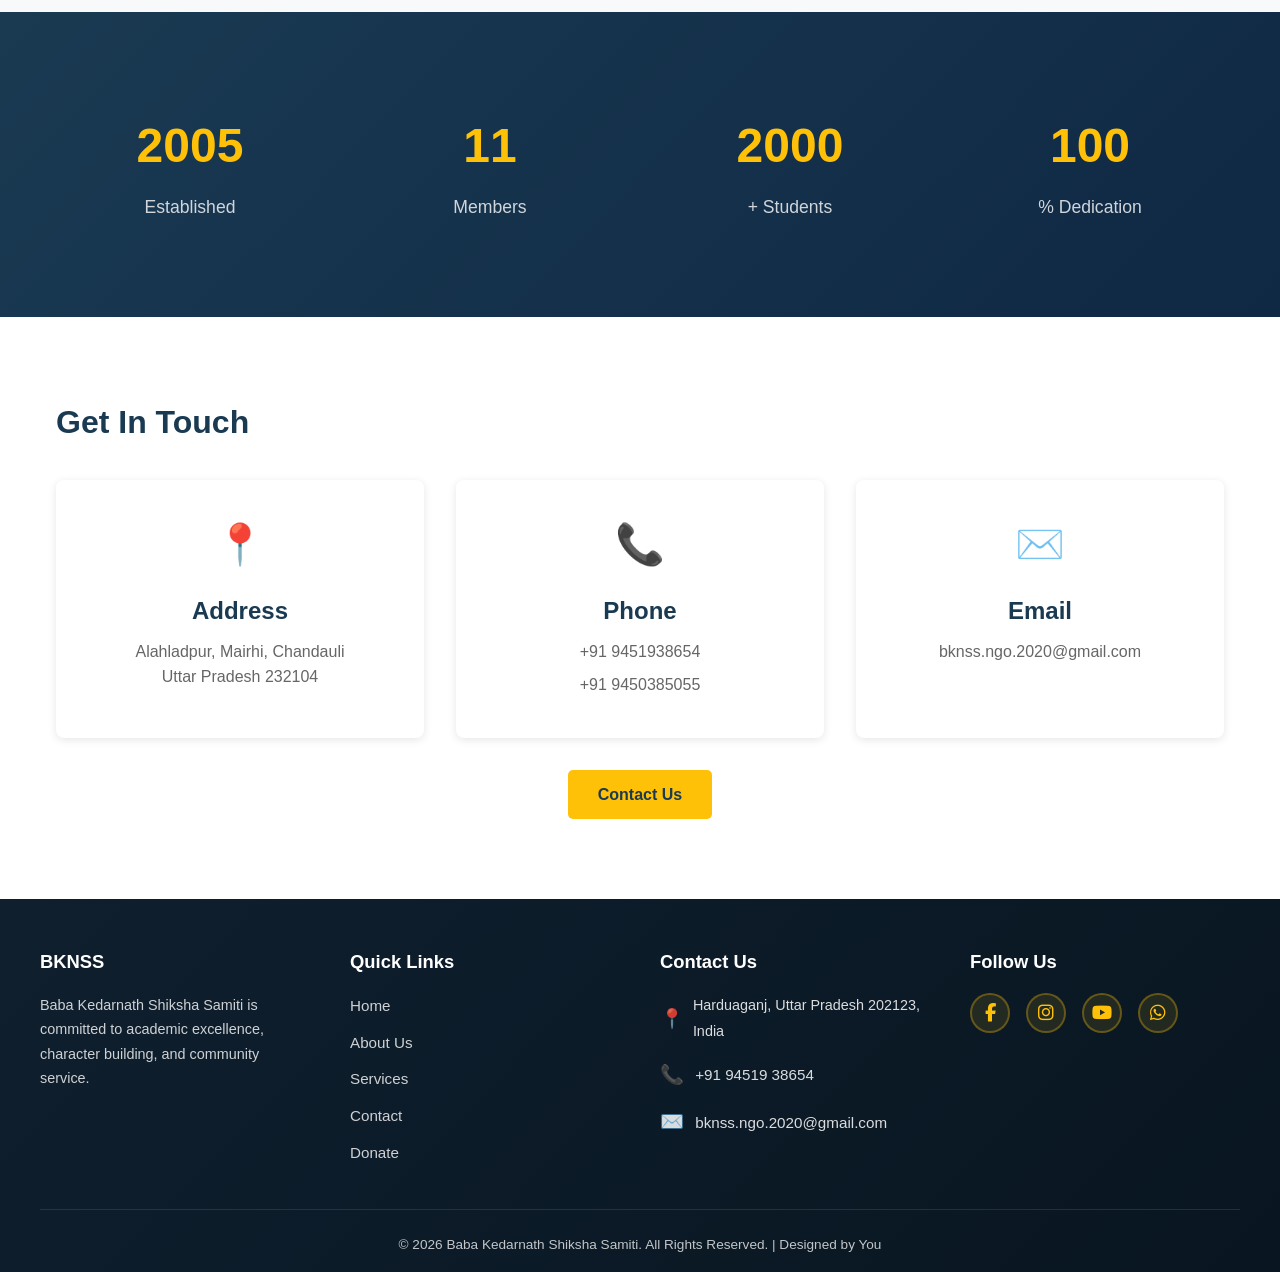
==== commit 6d237714: "Update index.html" ====
--- a/index.html
+++ b/index.html
@@ -48,7 +48,7 @@
           <a href="about-us.html" class="btn btn-primary btn-read-more">Read More</a>
         </div>
         <div class="about-image-single fade-in-right">
-          <img src="about-image.jpeg" alt="Baba Kedarnath Shiksha Samiti" class="about-img-single">
+          <img src="About-image.jpeg" alt="Baba Kedarnath Shiksha Samiti" class="about-img-single">
         </div>
       </div>
     </div>
--- a/styles.css
+++ b/styles.css
@@ -143,7 +143,7 @@
 
 /* ===== Hero Section ===== */
 .hero {
-  background-image: url('../images/cover.jpeg');
+  background-image: url('./cover.jpeg');
   background-size: cover;
   background-position: center right;
   color: white;
@@ -1379,4 +1379,4 @@
   .container {
     padding: 1.5rem 0.75rem;
   }
-}+}
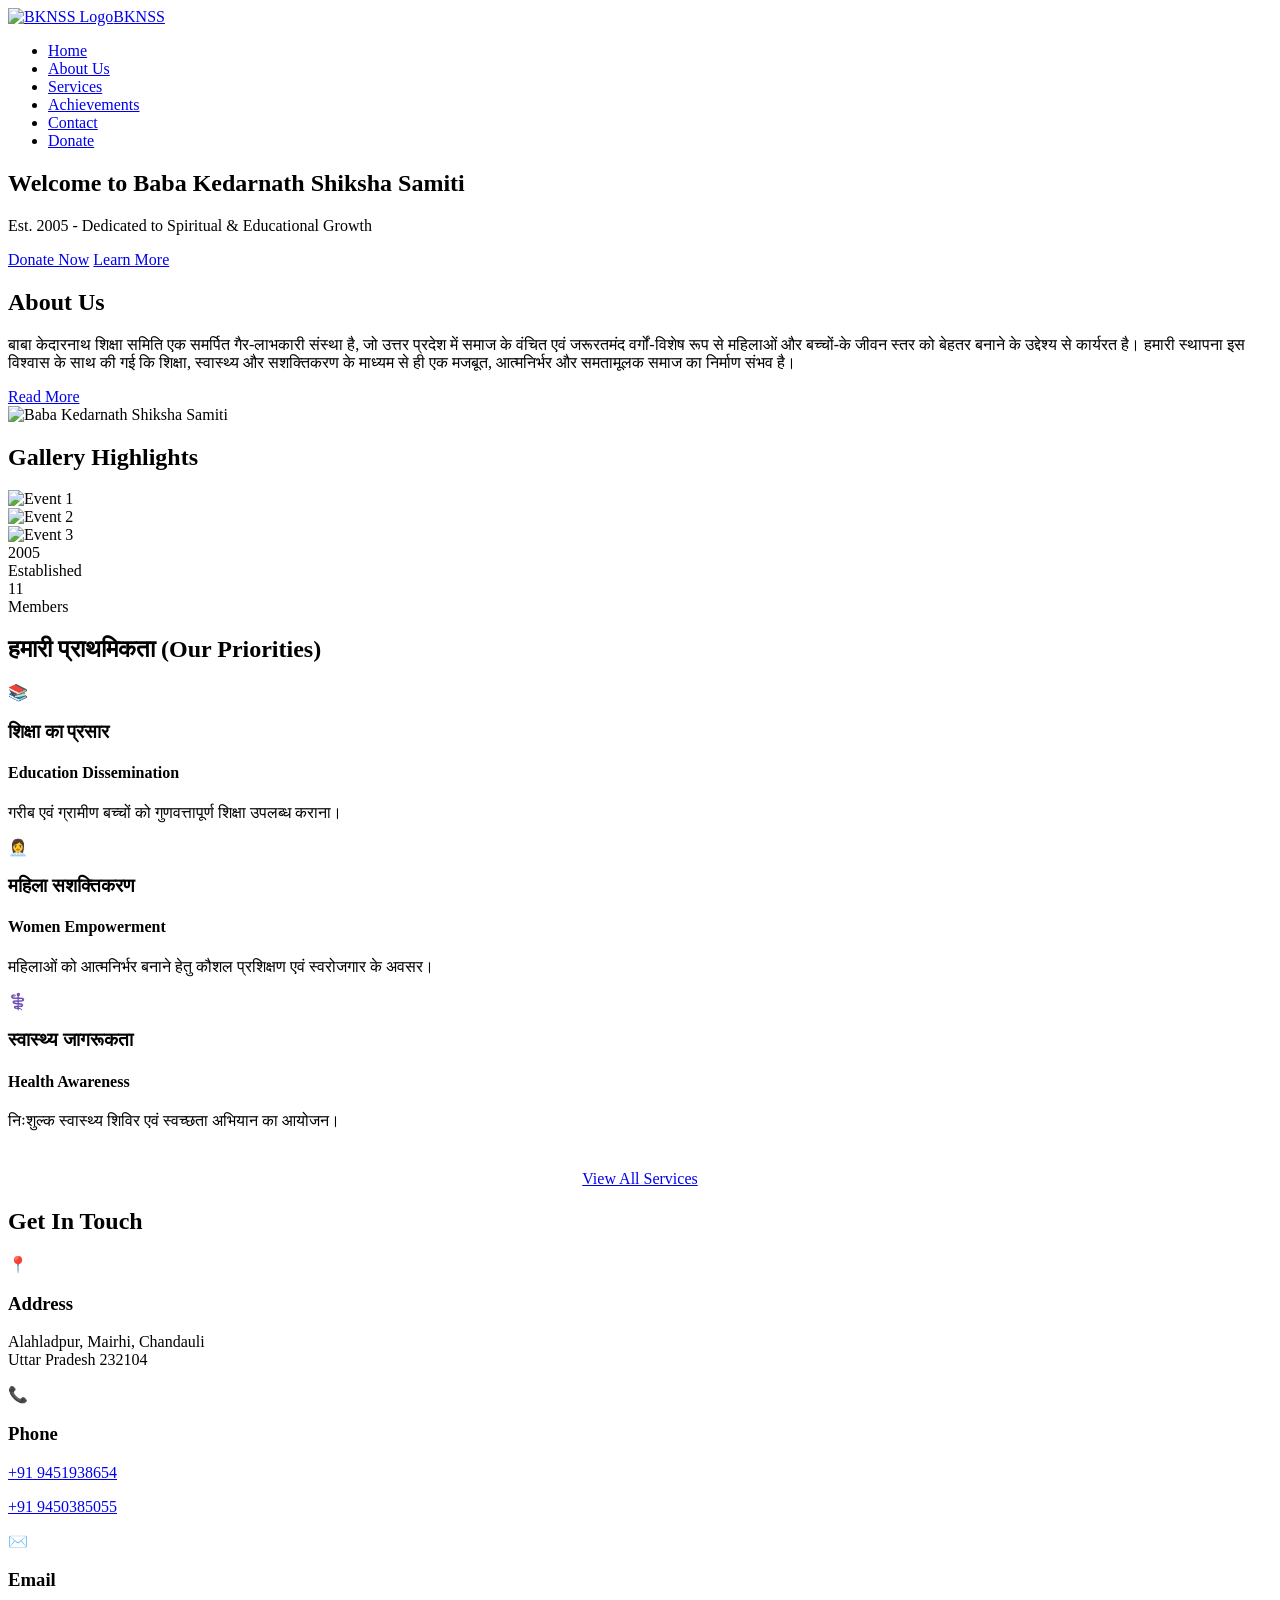
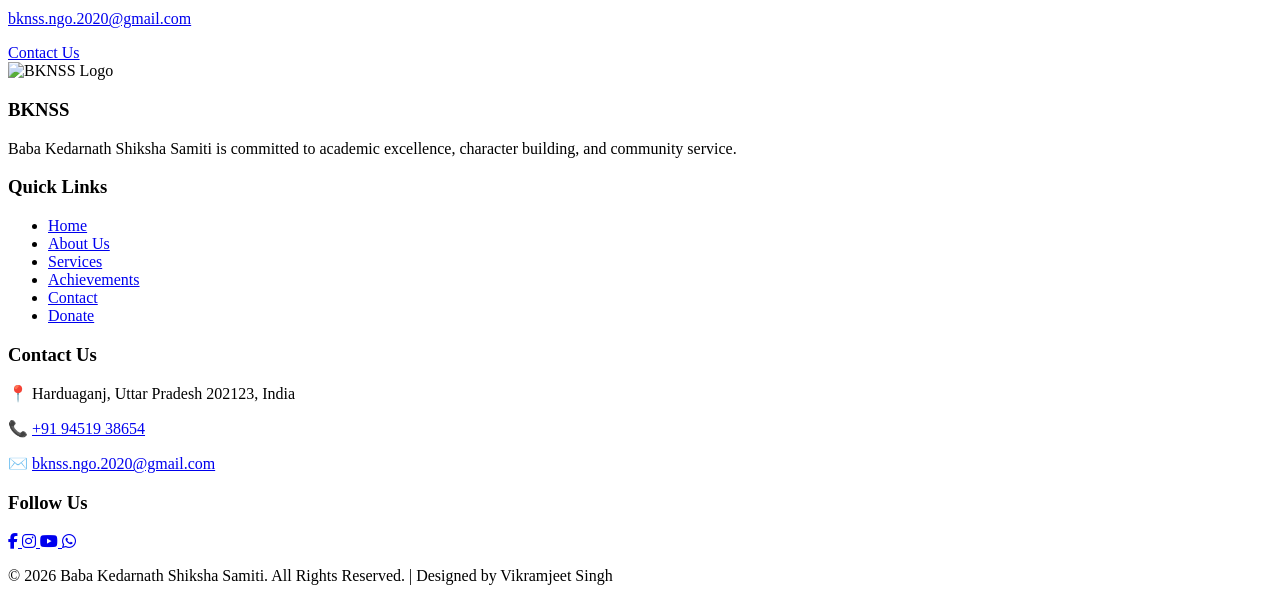
==== commit 8a3c5f73: "Add files via upload" ====
--- a/index.html
+++ b/index.html
@@ -3,14 +3,14 @@
 <head>
   <meta charset="UTF-8">
   <meta name="viewport" content="width=device-width, initial-scale=1.0">
-  <title>Baba Kedarnath - Shiksha Samiti</title>
+  <title>Baba Kedarnath Shiksha Samiti</title>
   <link rel="stylesheet" href="https://cdnjs.cloudflare.com/ajax/libs/font-awesome/6.4.0/css/all.min.css">
-  <link rel="stylesheet" href="styles.css">
+  <link rel="stylesheet" href="css/styles.css">
 </head>
 <body>
   <nav>
     <div class="navbar-container">
-      <a href="index.html" class="logo">🕉️ Baba Kedarnath</a>
+      <a href="index.html" class="logo"><img src="images/logo.jpeg" alt="BKNSS Logo" class="logo-img">BKNSS</a>
       <div class="hamburger">
         <span></span>
         <span></span>
@@ -20,6 +20,7 @@
         <li><a href="index.html">Home</a></li>
         <li><a href="about-us.html">About Us</a></li>
         <li><a href="services.html">Services</a></li>
+        <li><a href="achievement.html">Achievements</a></li>
         <li><a href="contact-us.html">Contact</a></li>
         <li><a href="donation.html">Donate</a></li>
       </ul>
@@ -48,7 +49,7 @@
           <a href="about-us.html" class="btn btn-primary btn-read-more">Read More</a>
         </div>
         <div class="about-image-single fade-in-right">
-          <img src="About-image.jpeg" alt="Baba Kedarnath Shiksha Samiti" class="about-img-single">
+          <img src="images/about-image.jpeg" alt="Baba Kedarnath Shiksha Samiti" class="about-img-single">
         </div>
       </div>
     </div>
@@ -61,17 +62,17 @@
       <div class="gallery-grid">
         <div class="gallery-item fade-in">
           <div class="gallery-placeholder">
-            <img src="photo01.jpeg" alt="Event 1">
+            <img src="images/photo01.jpeg" alt="Event 1">
           </div>
         </div>
         <div class="gallery-item fade-in" style="animation-delay: 0.1s;">
           <div class="gallery-placeholder">
-            <img src="photo02.jpeg" alt="Event 2">
+            <img src="images/photo02.jpeg" alt="Event 2">
           </div>
         </div>
         <div class="gallery-item fade-in" style="animation-delay: 0.2s;">
           <div class="gallery-placeholder">
-            <img src="photo03.jpeg" alt="Event 3">
+            <img src="images/photo03.jpeg" alt="Event 3">
           </div>
         </div>
       </div>
@@ -90,14 +91,36 @@
           <div class="stat-number">11</div>
           <div class="stat-label">Members</div>
         </div>
-        <div class="stat-card counter-card">
-          <div class="stat-number">2000</div>
-          <div class="stat-label">+ Students</div>
-        </div>
-        <div class="stat-card counter-card">
-          <div class="stat-number">100</div>
-          <div class="stat-label">% Dedication</div>
-        </div>
+      </div>
+    </div>
+  </section>
+
+  <!-- Priorities Section -->
+  <section class="services-section">
+    <div class="container">
+      <h2 class="section-title">हमारी प्राथमिकता (Our Priorities)</h2>
+      <div class="priorities-grid" style="grid-template-columns: repeat(auto-fit, minmax(280px, 1fr)); gap: 2rem;">
+        <div class="priority-card fade-in-left">
+          <div class="priority-icon">📚</div>
+          <h3>शिक्षा का प्रसार</h3>
+          <h4>Education Dissemination</h4>
+          <p>गरीब एवं ग्रामीण बच्चों को गुणवत्तापूर्ण शिक्षा उपलब्ध कराना।</p>
+        </div>
+        <div class="priority-card fade-in-left">
+          <div class="priority-icon">👩‍💼</div>
+          <h3>महिला सशक्तिकरण</h3>
+          <h4>Women Empowerment</h4>
+          <p>महिलाओं को आत्मनिर्भर बनाने हेतु कौशल प्रशिक्षण एवं स्वरोजगार के अवसर।</p>
+        </div>
+        <div class="priority-card fade-in-left">
+          <div class="priority-icon">⚕️</div>
+          <h3>स्वास्थ्य जागरूकता</h3>
+          <h4>Health Awareness</h4>
+          <p>निःशुल्क स्वास्थ्य शिविर एवं स्वच्छता अभियान का आयोजन।</p>
+        </div>
+      </div>
+      <div style="text-align: center; margin-top: 2.5rem;">
+        <a href="services.html" class="btn btn-primary">View All Services</a>
       </div>
     </div>
   </section>
@@ -135,7 +158,10 @@
     <div class="footer-wrapper">
       <div class="footer-content">
         <div class="footer-section footer-about">
-          <h3>BKNSS</h3>
+          <div class="footer-logo-wrapper">
+            <img src="images/logo.jpeg" alt="BKNSS Logo" class="footer-logo-img">
+            <h3>BKNSS</h3>
+          </div>
           <p>Baba Kedarnath Shiksha Samiti is committed to academic excellence, character building, and community service.</p>
         </div>
         <div class="footer-section footer-links">
@@ -144,6 +170,7 @@
             <li><a href="index.html">Home</a></li>
             <li><a href="about-us.html">About Us</a></li>
             <li><a href="services.html">Services</a></li>
+            <li><a href="achievement.html">Achievements</a></li>
             <li><a href="contact-us.html">Contact</a></li>
             <li><a href="donation.html">Donate</a></li>
           </ul>
@@ -159,28 +186,28 @@
         <div class="footer-section footer-social">
           <h3>Follow Us</h3>
           <div class="social-links">
-            <a href="https://facebook.com" target="_blank" title="Facebook" class="social-icon">
+            <a href="https://www.facebook.com/JagdambaSS11" target="_blank" title="Facebook" class="social-icon">
               <i class="fab fa-facebook-f"></i>
             </a>
-            <a href="https://instagram.com" target="_blank" title="Instagram" class="social-icon">
+            <a href="https://www.instagram.com/jagdambashikshansansthani?utm_source=qr&amp;igsh=MWZ3cHc2M2x3dmhlMw==" target="_blank" title="Instagram" class="social-icon">
               <i class="fab fa-instagram"></i>
             </a>
-            <a href="https://youtube.com" target="_blank" title="YouTube" class="social-icon">
+            <a href="https://youtube.com/@jagdambashikshansansthan?si=ZMRxnx4GJUsGOJsN" target="_blank" title="YouTube" class="social-icon">
               <i class="fab fa-youtube"></i>
             </a>
-            <a href="https://wa.me" target="_blank" title="WhatsApp" class="social-icon">
+            <a href="https://wa.me/918081369069" target="_blank" title="WhatsApp" class="social-icon">
               <i class="fab fa-whatsapp"></i>
             </a>
           </div>
         </div>
       </div>
       <div class="footer-bottom">
-        <p>&copy; 2026 Baba Kedarnath Shiksha Samiti. All Rights Reserved. | Designed by You</p>
+        <p>&copy; 2026 Baba Kedarnath Shiksha Samiti. All Rights Reserved. | Designed by Vikramjeet Singh</p>
       </div>
     </div>
   </footer>
 
-  <script src="navbar.js"></script>
+  <script src="js/navbar.js"></script>
 </body>
 </html>
 </body>
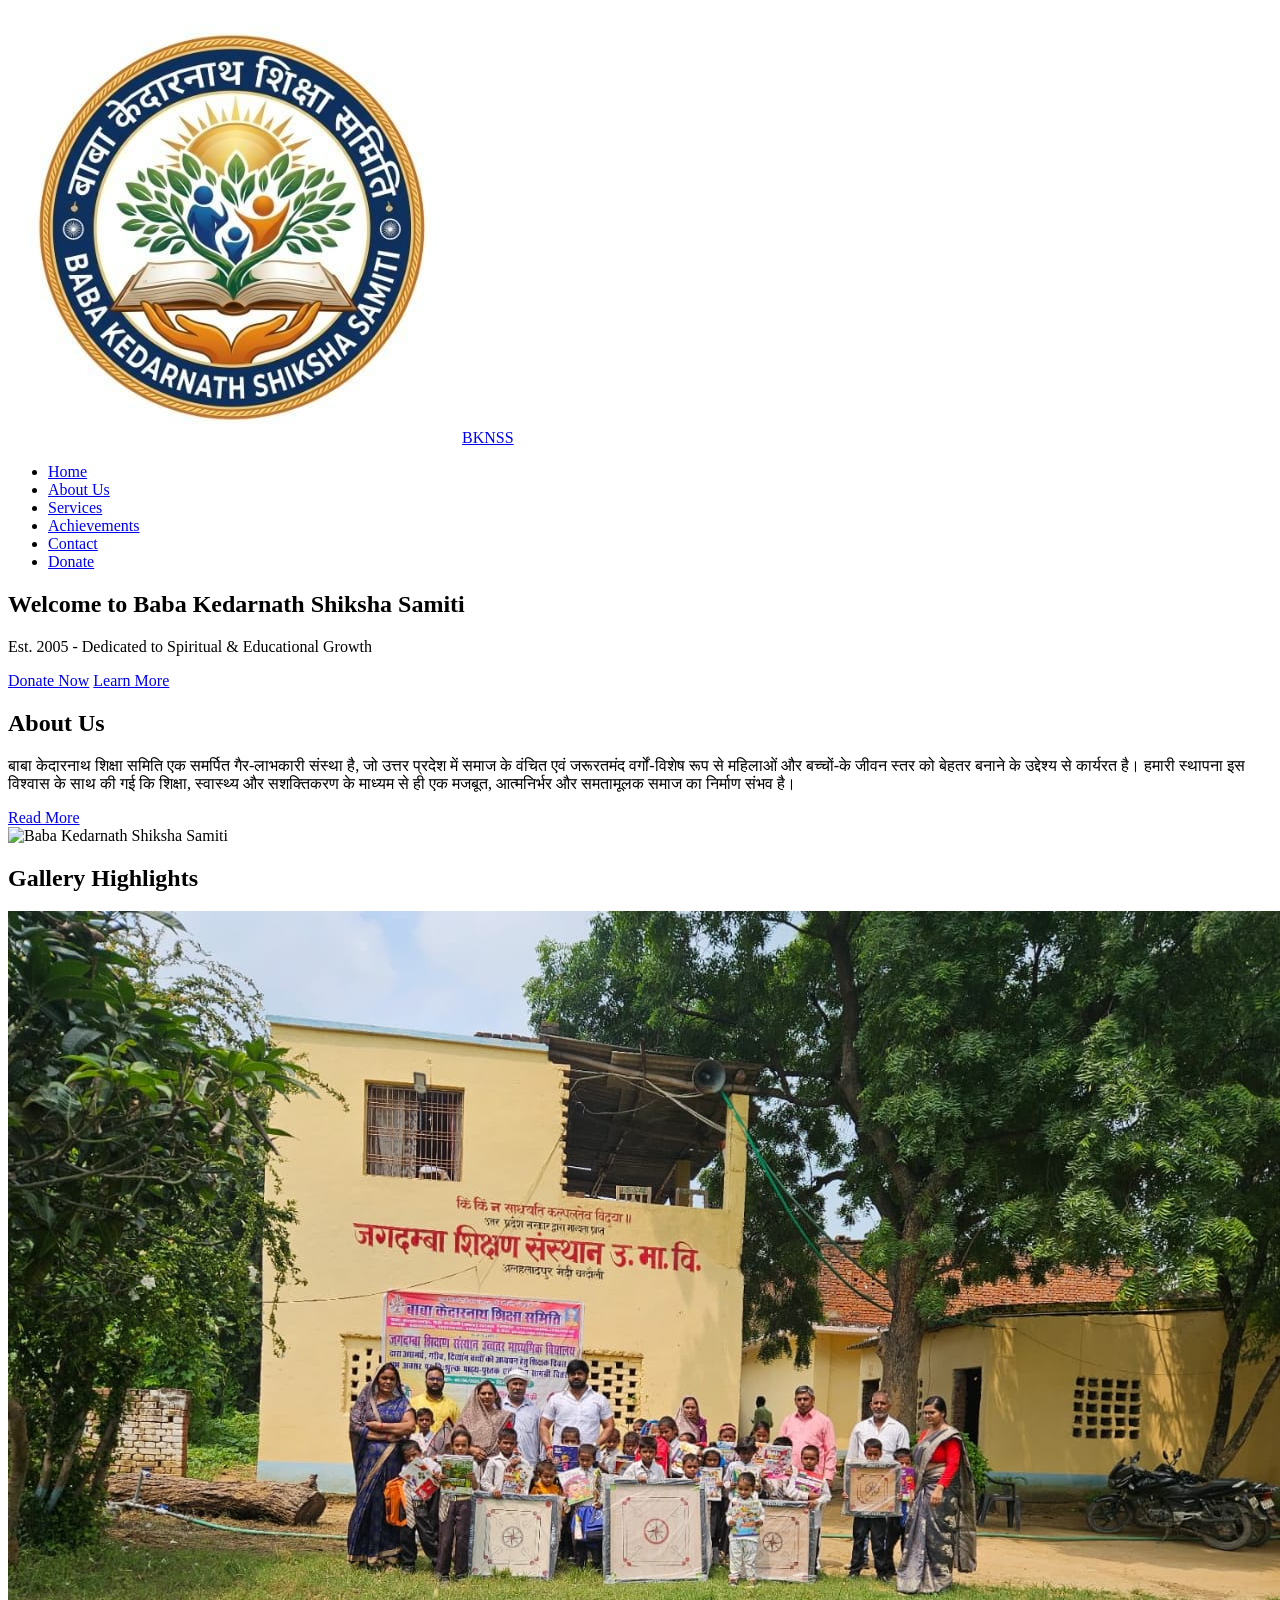
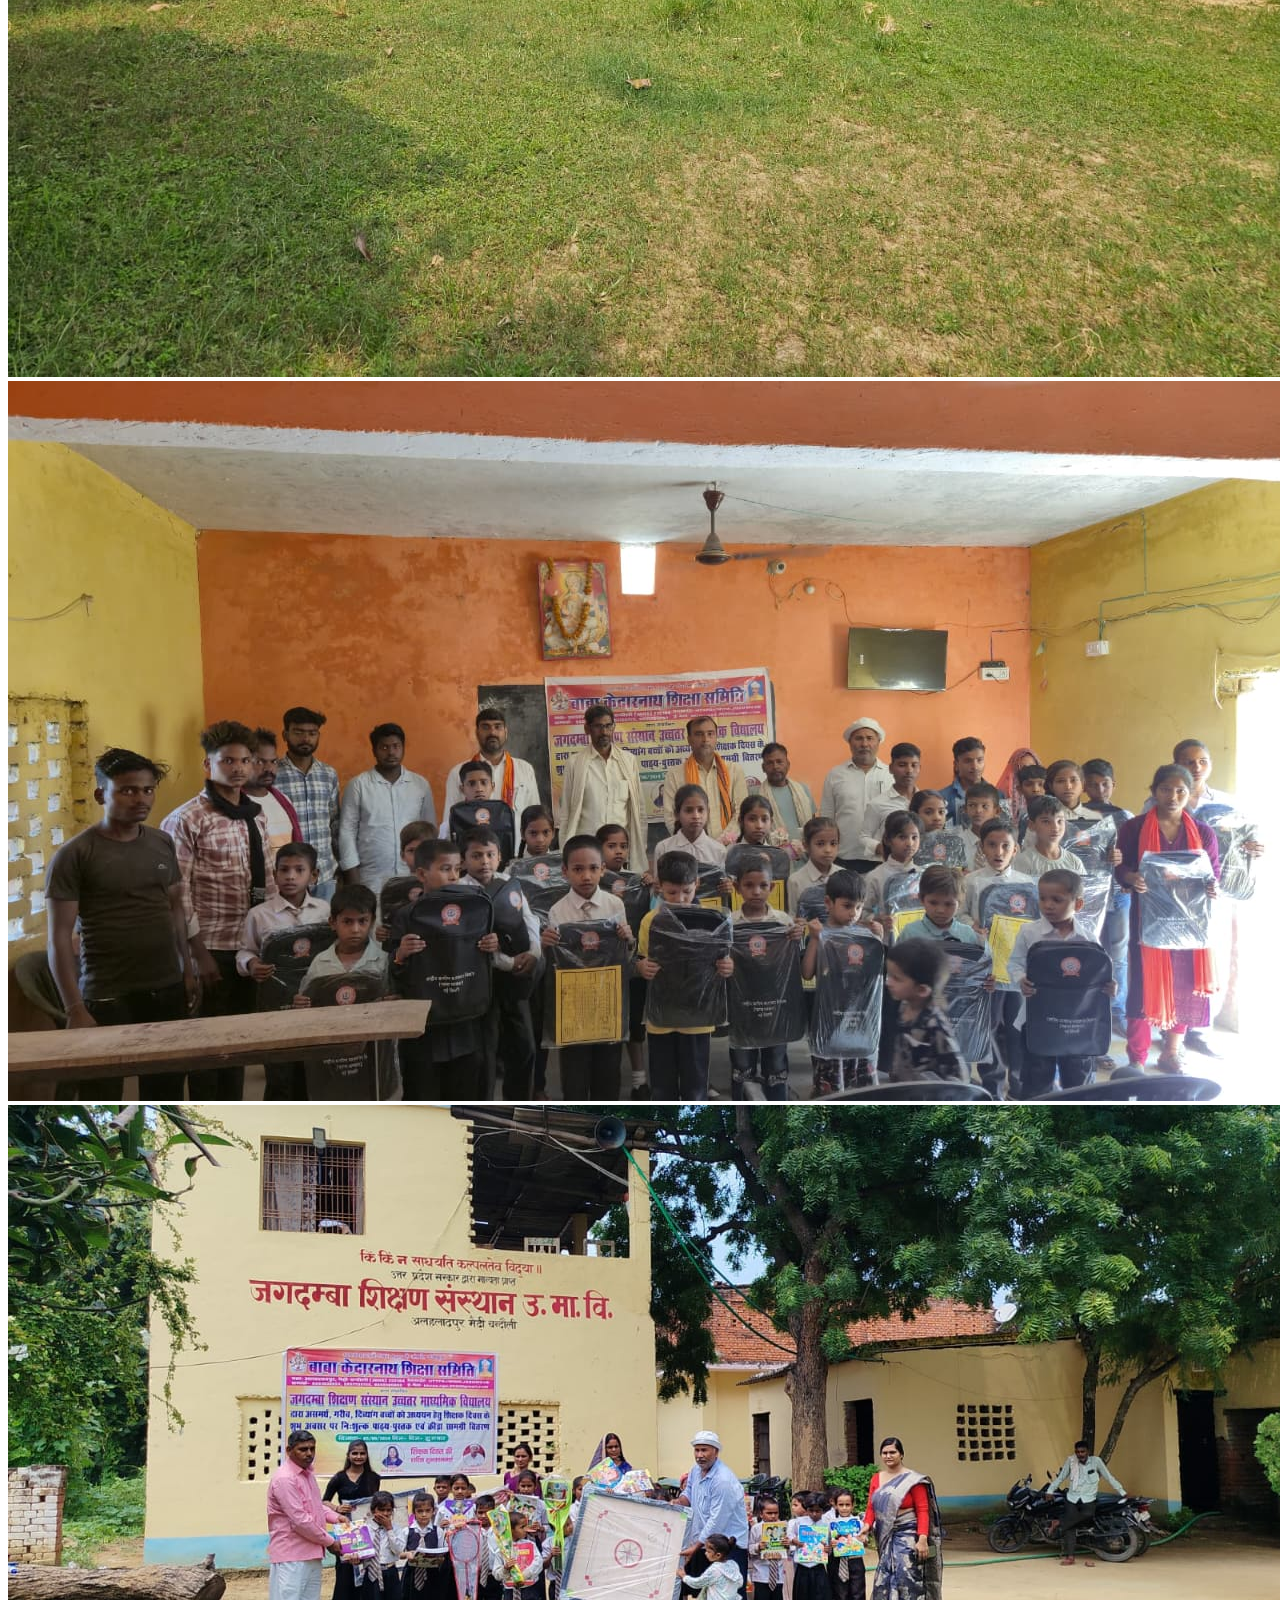
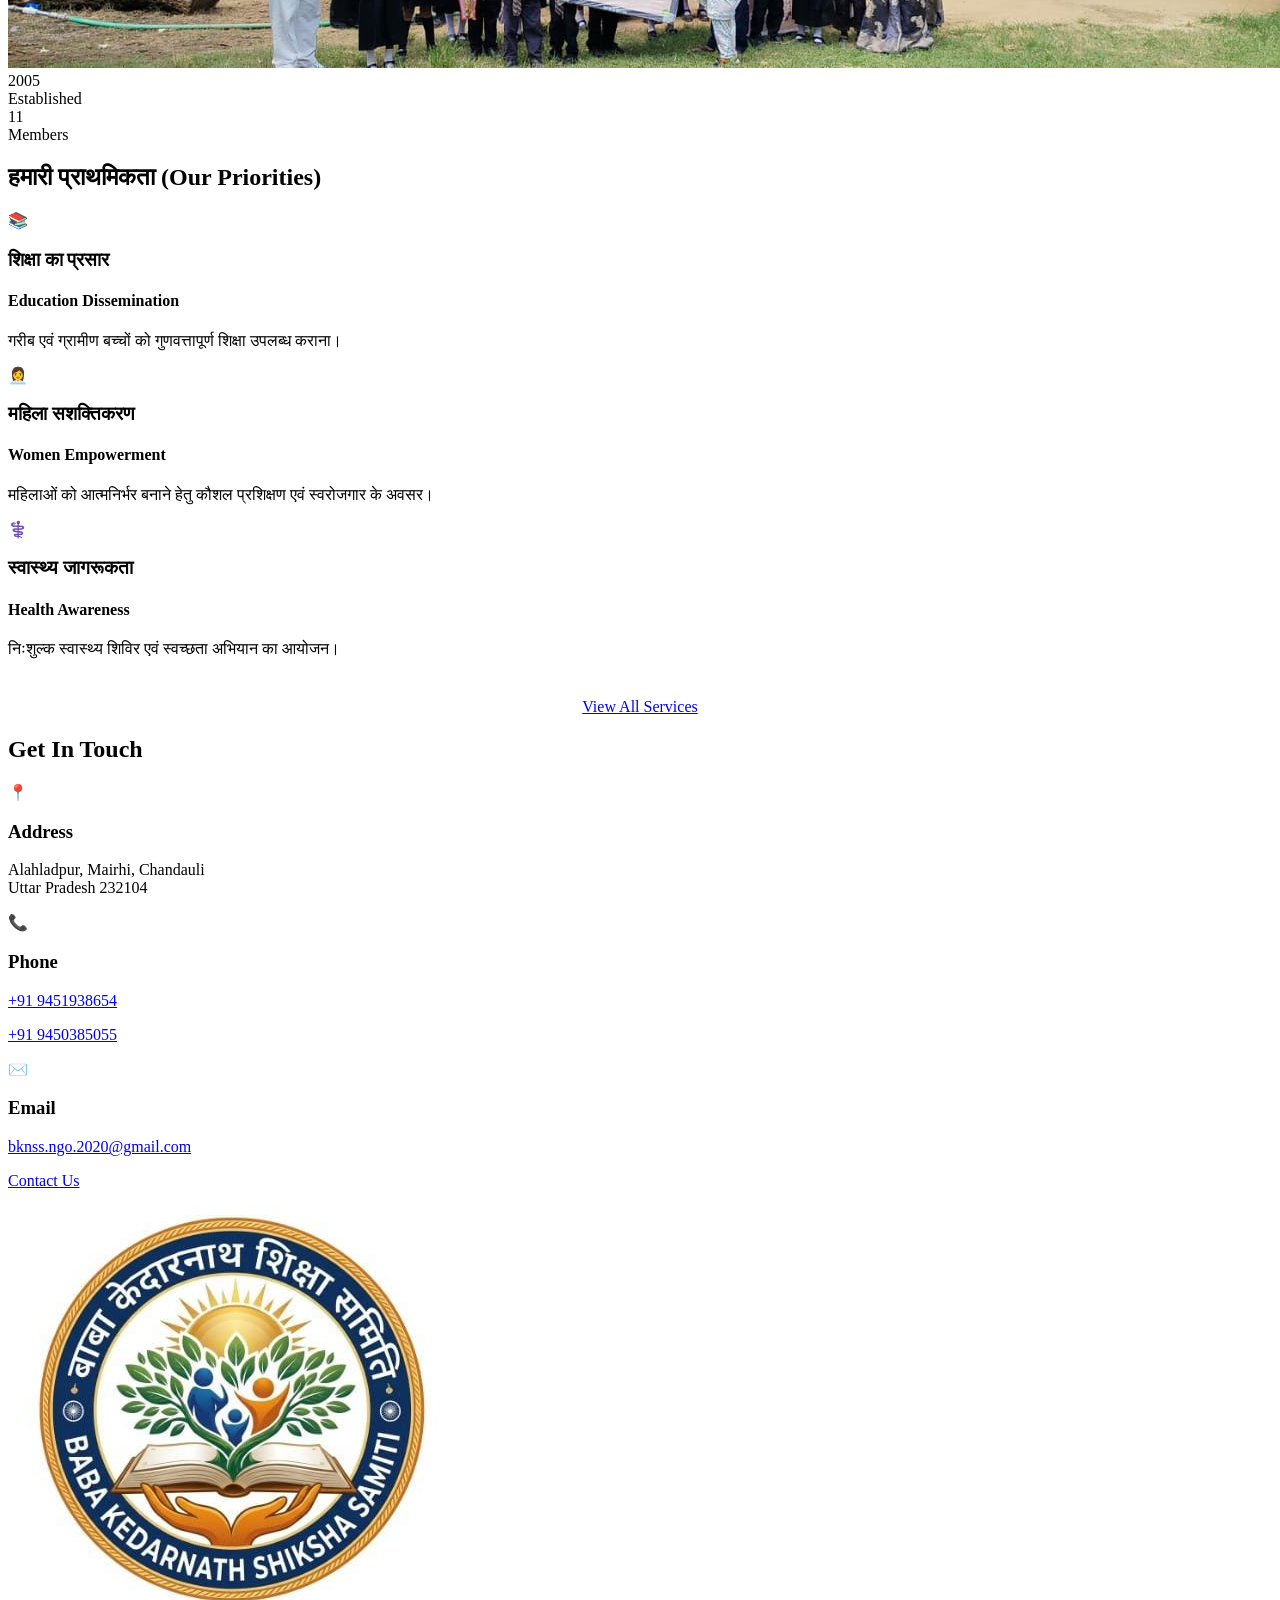
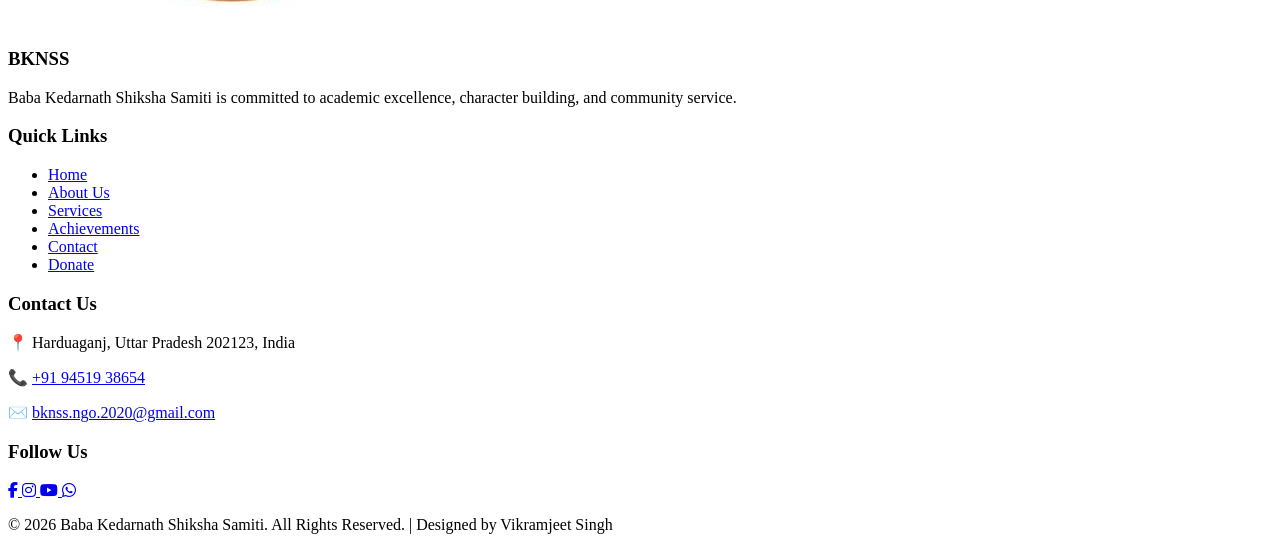
==== commit c9073aad: "Update index.html" ====
--- a/index.html
+++ b/index.html
@@ -5,12 +5,12 @@
   <meta name="viewport" content="width=device-width, initial-scale=1.0">
   <title>Baba Kedarnath Shiksha Samiti</title>
   <link rel="stylesheet" href="https://cdnjs.cloudflare.com/ajax/libs/font-awesome/6.4.0/css/all.min.css">
-  <link rel="stylesheet" href="css/styles.css">
+  <link rel="stylesheet" href="styles.css">
 </head>
 <body>
   <nav>
     <div class="navbar-container">
-      <a href="index.html" class="logo"><img src="images/logo.jpeg" alt="BKNSS Logo" class="logo-img">BKNSS</a>
+      <a href="index.html" class="logo"><img src="logo.jpeg" alt="BKNSS Logo" class="logo-img">BKNSS</a>
       <div class="hamburger">
         <span></span>
         <span></span>
@@ -49,7 +49,7 @@
           <a href="about-us.html" class="btn btn-primary btn-read-more">Read More</a>
         </div>
         <div class="about-image-single fade-in-right">
-          <img src="images/about-image.jpeg" alt="Baba Kedarnath Shiksha Samiti" class="about-img-single">
+          <img src="about-image.jpeg" alt="Baba Kedarnath Shiksha Samiti" class="about-img-single">
         </div>
       </div>
     </div>
@@ -62,17 +62,17 @@
       <div class="gallery-grid">
         <div class="gallery-item fade-in">
           <div class="gallery-placeholder">
-            <img src="images/photo01.jpeg" alt="Event 1">
+            <img src="photo01.jpeg" alt="Event 1">
           </div>
         </div>
         <div class="gallery-item fade-in" style="animation-delay: 0.1s;">
           <div class="gallery-placeholder">
-            <img src="images/photo02.jpeg" alt="Event 2">
+            <img src="photo02.jpeg" alt="Event 2">
           </div>
         </div>
         <div class="gallery-item fade-in" style="animation-delay: 0.2s;">
           <div class="gallery-placeholder">
-            <img src="images/photo03.jpeg" alt="Event 3">
+            <img src="photo03.jpeg" alt="Event 3">
           </div>
         </div>
       </div>
@@ -159,7 +159,7 @@
       <div class="footer-content">
         <div class="footer-section footer-about">
           <div class="footer-logo-wrapper">
-            <img src="images/logo.jpeg" alt="BKNSS Logo" class="footer-logo-img">
+            <img src="logo.jpeg" alt="BKNSS Logo" class="footer-logo-img">
             <h3>BKNSS</h3>
           </div>
           <p>Baba Kedarnath Shiksha Samiti is committed to academic excellence, character building, and community service.</p>
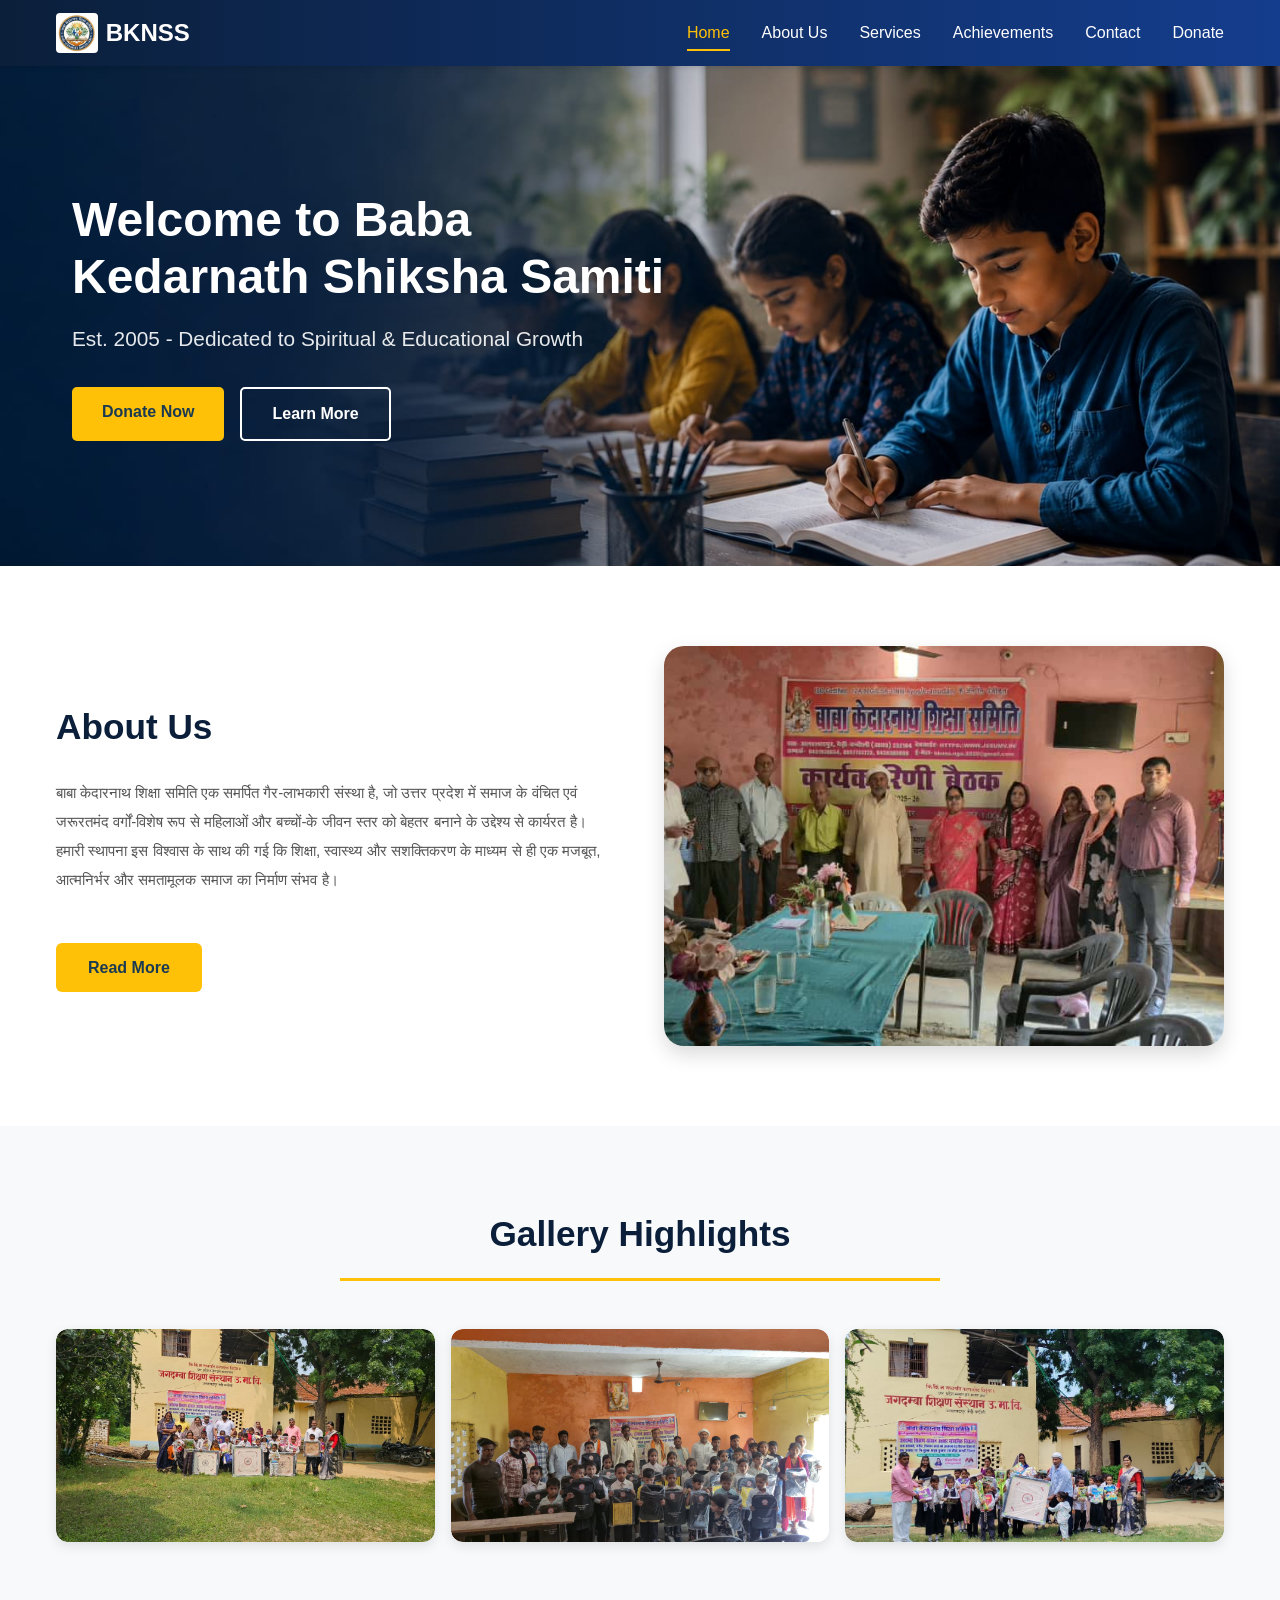
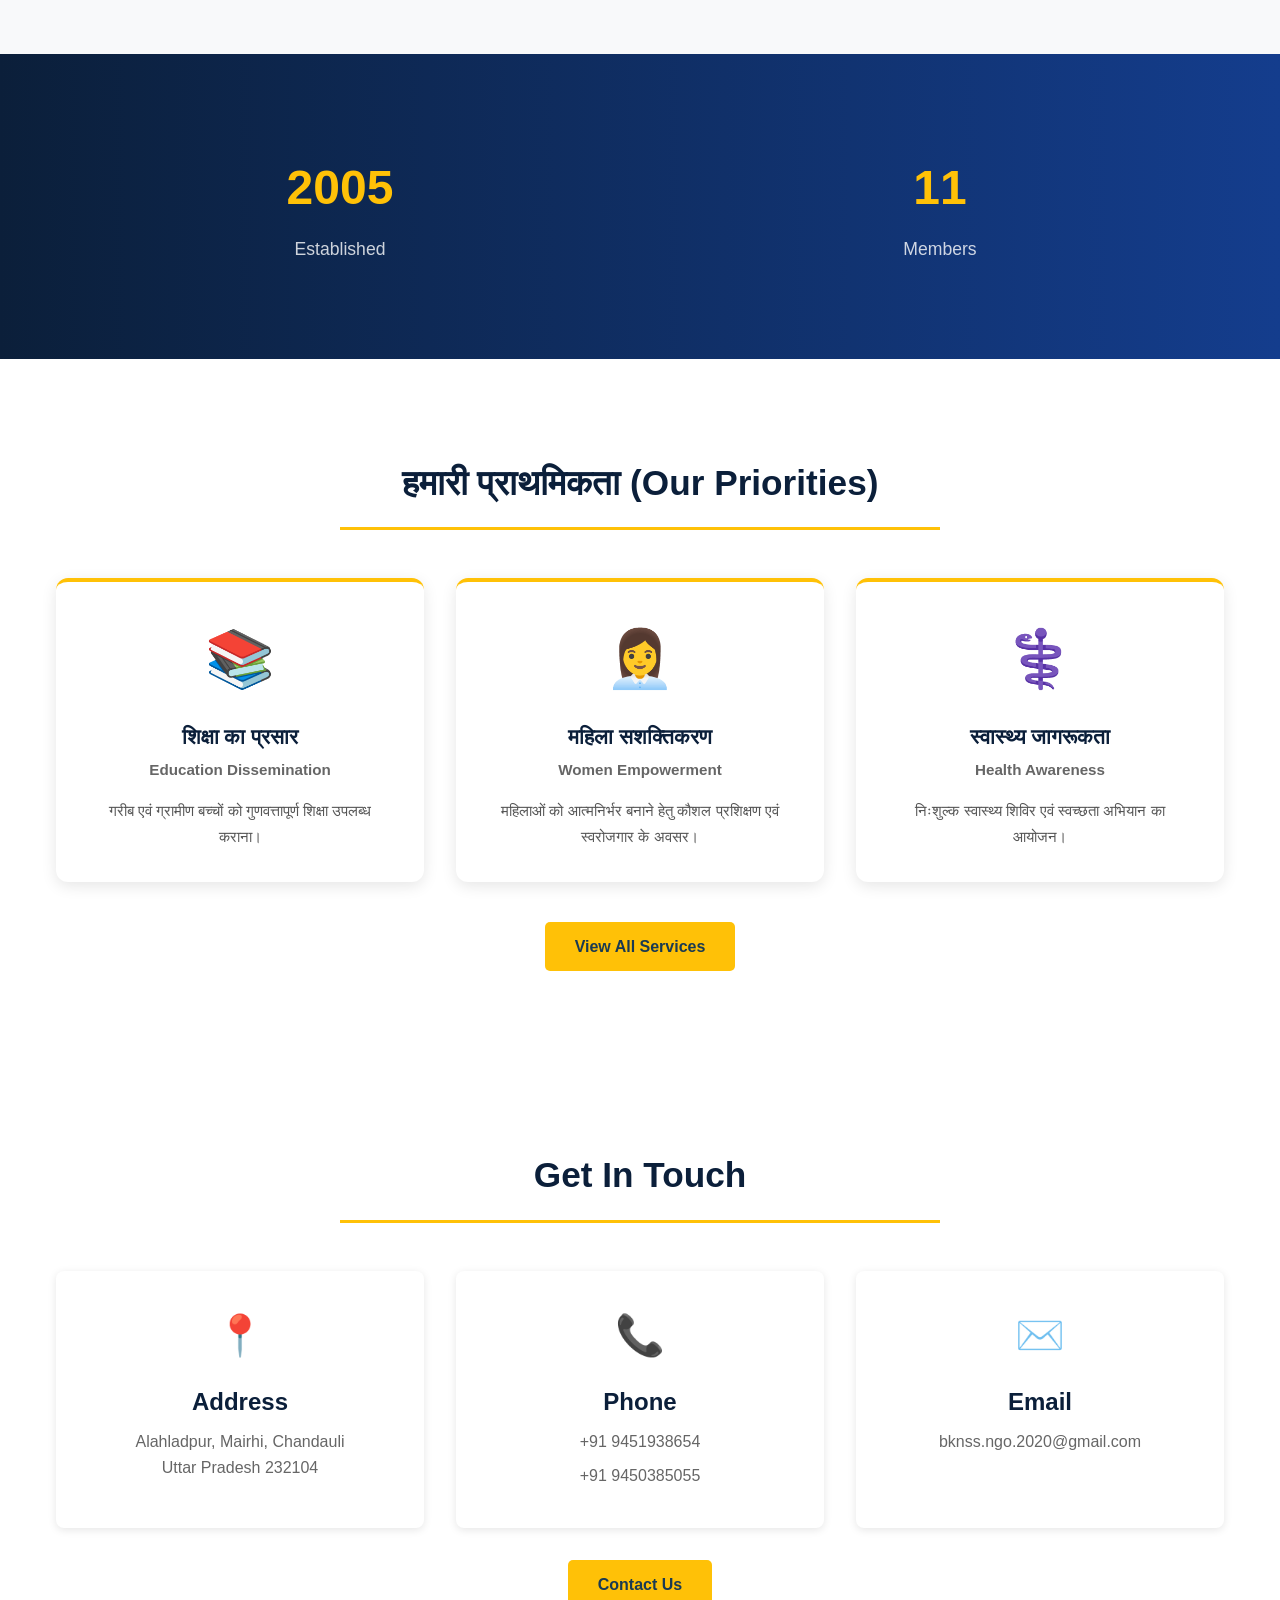
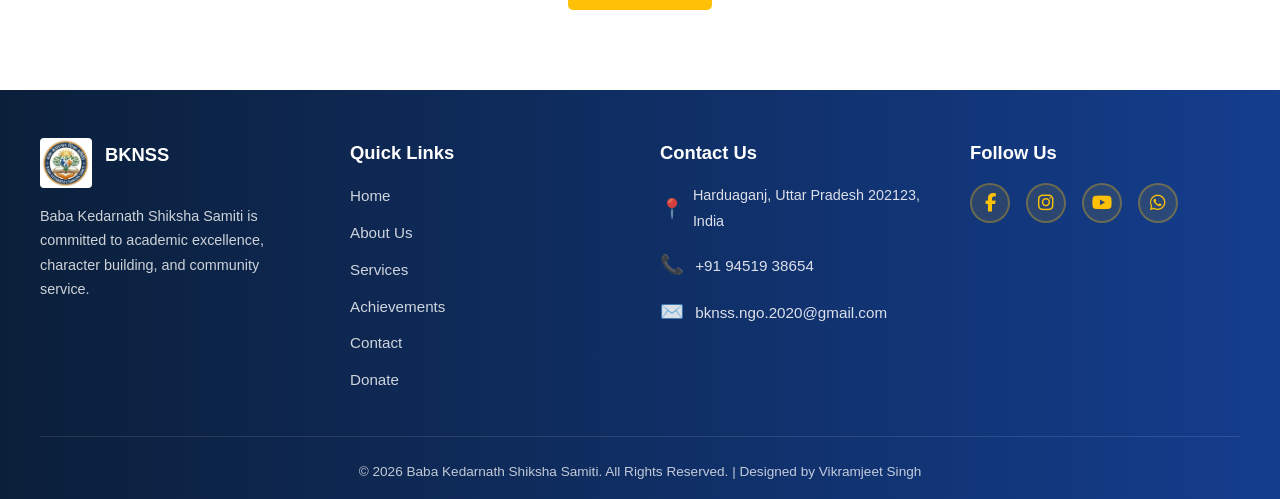
==== commit d6e2afef: "Update index.html" ====
--- a/index.html
+++ b/index.html
@@ -49,7 +49,7 @@
           <a href="about-us.html" class="btn btn-primary btn-read-more">Read More</a>
         </div>
         <div class="about-image-single fade-in-right">
-          <img src="about-image.jpeg" alt="Baba Kedarnath Shiksha Samiti" class="about-img-single">
+          <img src="About-image.jpeg" alt="Baba Kedarnath Shiksha Samiti" class="about-img-single">
         </div>
       </div>
     </div>
@@ -207,7 +207,7 @@
     </div>
   </footer>
 
-  <script src="js/navbar.js"></script>
+  <script src="navbar.js"></script>
 </body>
 </html>
 </body>
--- a/styles.css
+++ b/styles.css
@@ -0,0 +1,1874 @@
+* {
+  margin: 0;
+  padding: 0;
+  box-sizing: border-box;
+}
+
+body {
+  font-family: 'Segoe UI', Tahoma, Geneva, Verdana, sans-serif;
+  line-height: 1.6;
+  color: #333;
+  background-color: #f8f9fa;
+}
+
+a {
+  text-decoration: none;
+  color: inherit;
+}
+
+/* ===== Navbar Styles ===== */
+nav {
+  background: linear-gradient(90deg, #0b1f3a, #143d8d);
+  padding: 0.8rem 1rem;
+  box-shadow: 0 2px 5px rgba(0, 0, 0, 0.1);
+  position: sticky;
+  top: 0;
+  z-index: 1000;
+  width: 100%;
+}
+
+.navbar-container {
+  max-width: 1200px;
+  margin: 0 auto;
+  display: flex;
+  justify-content: space-between;
+  align-items: center;
+  padding: 0 1rem;
+}
+
+.logo {
+  color: white;
+  font-size: 1.5rem;
+  font-weight: bold;
+  text-decoration: none;
+  display: flex;
+  align-items: center;
+  gap: 0.5rem;
+  transition: color 0.3s ease;
+  white-space: nowrap;
+  flex-shrink: 0;
+}
+
+.logo:hover {
+  color: #ffc107;
+}
+
+.logo-img {
+  height: 40px;
+  width: auto;
+  object-fit: contain;
+  border-radius: 4px;
+}
+
+.nav-links {
+  display: flex;
+  list-style: none;
+  gap: 2rem;
+  z-index: 1000;
+  align-items: center;
+}
+
+.nav-links a {
+  color: white;
+  text-decoration: none;
+  font-size: 1rem;
+  font-weight: 500;
+  transition: color 0.3s ease;
+  padding: 0.5rem 0;
+  text-align: center;
+}
+
+.nav-links a:hover,
+.nav-links a.active {
+  color: #ffc107;
+  border-bottom: 2px solid #ffc107;
+}
+
+.hamburger {
+  display: none;
+  flex-direction: column;
+  cursor: pointer;
+  gap: 0.4rem;
+  position: relative;
+  z-index: 1001;
+  padding: 0.5rem;
+  flex-shrink: 0;
+}
+
+.hamburger span {
+  width: 25px;
+  height: 3px;
+  background: white;
+  border-radius: 2px;
+  transition: all 0.3s ease;
+  display: block;
+  opacity: 0.9;
+}
+
+.hamburger.active span:nth-child(1) {
+  transform: rotate(45deg) translate(10px, 10px);
+}
+
+.hamburger.active span:nth-child(2) {
+  opacity: 0;
+}
+
+.hamburger.active span:nth-child(3) {
+  transform: rotate(-45deg) translate(8px, -8px);
+}
+
+/* ===== Container & Basics ===== */
+.container {
+  max-width: 1200px;
+  margin: 0 auto;
+  padding: 2rem 1rem;
+}
+
+h1, h2, h3, h4, h5, h6 {
+  color: #0b1f3a;
+  margin-bottom: 1rem;
+}
+
+h1 {
+  font-size: 2.5rem;
+}
+
+h2 {
+  font-size: 2rem;
+}
+
+h3 {
+  font-size: 1.5rem;
+}
+
+h4 {
+  font-size: 1.2rem;
+}
+
+section {
+  padding: 3rem 1rem;
+}
+
+/* ===== Table Styles ===== */
+table {
+  border-collapse: collapse;
+}
+
+table th,
+table td {
+  border-color: #555 !important;
+}
+
+table thead {
+  background-color: #0b1f3a;
+  color: white;
+}
+
+/* ===== Hero Section ===== */
+.hero {
+  background-image: url('./cover.jpeg');
+  background-size: cover;
+  background-position: center right;
+  color: white;
+  padding: 100px 1rem;
+  text-align: left;
+  min-height: 500px;
+  display: flex;
+  align-items: center;
+  justify-content: flex-start;
+  position: relative;
+}
+
+.hero-content {
+  max-width: 1200px;
+  width: 100%;
+  margin: 0 auto;
+  z-index: 2;
+  position: relative;
+  padding-left: 2rem;
+}
+
+.hero-content h1 {
+  font-size: 3rem;
+  margin-bottom: 1rem;
+  animation: fadeIn 0.8s ease-in;
+  color: white;
+  font-family: 'Segoe UI', Tahoma, Geneva, Verdana, sans-serif;
+  font-weight: 700;
+  line-height: 1.2;
+  max-width: 600px;
+}
+
+.hero-content p {
+  font-size: 1.3rem;
+  margin-bottom: 2rem;
+  animation: fadeIn 0.8s ease-in 0.2s both;
+  color: rgba(255, 255, 255, 0.9);
+}
+
+.hero-buttons {
+  display: flex;
+  gap: 1rem;
+  justify-content: flex-start;
+  flex-wrap: wrap;
+  animation: fadeIn 0.8s ease-in 0.4s both;
+  margin-top: 2rem;
+}
+
+/* ===== Buttons ===== */
+.btn {
+  padding: 12px 30px;
+  border-radius: 5px;
+  font-weight: 600;
+  cursor: pointer;
+  transition: all 0.3s ease;
+  border: none;
+  display: inline-block;
+}
+
+.btn-primary {
+  background-color: #ffc107;
+  color: #1a3a52;
+}
+
+.btn-primary:hover {
+  background-color: #ffb300;
+  transform: translateY(-2px);
+  box-shadow: 0 5px 15px rgba(255, 193, 7, 0.4);
+  color: #1a3a52;
+}
+
+.btn-secondary {
+  background-color: transparent;
+  color: white;
+  border: 2px solid white;
+}
+
+.btn-secondary:hover {
+  background-color: white;
+  color: #1e3c72;
+}
+
+/* ===== Page Header ===== */
+.page-header {
+  color: white;
+  padding: 60px 1rem;
+  text-align: center;
+  position: relative;
+  background-size: cover;
+  background-position: center;
+  min-height: 300px;
+  display: flex;
+  align-items: center;
+  justify-content: center;
+}
+
+.page-header-content {
+  position: relative;
+  z-index: 2;
+}
+
+.page-header-content h1 {
+  font-size: 2.5rem;
+  margin-bottom: 0.5rem;
+  color: #0b1f3a;
+  text-shadow: 1px 1px 2px rgba(255, 255, 255, 0.5);
+}
+
+.page-header-content p {
+  font-size: 1.1rem;
+  color: #0b1f3a;
+  text-shadow: 1px 1px 2px rgba(255, 255, 255, 0.5);
+}
+
+/* ===== About Preview Section ===== */
+.about-preview {
+  background-color: white;
+  padding: 3rem 1rem;
+}
+
+.about-content {
+  display: grid;
+  grid-template-columns: 1fr 1fr;
+  gap: 3rem;
+  align-items: center;
+  max-width: 1200px;
+  margin: 0 auto;
+}
+
+.about-text h2 {
+  color: #0b1f3a;
+  font-size: 2.2rem;
+  margin-bottom: 1.5rem;
+  font-weight: 700;
+}
+
+.about-text p {
+  color: #555;
+  margin-bottom: 1.5rem;
+  line-height: 1.9;
+  font-size: 0.95rem;
+}
+
+.about-text .btn-read-more {
+  margin-top: 1.5rem;
+  background-color: #ffc107;
+  color: #1a3a52;
+  font-weight: 600;
+  padding: 0.75rem 2rem;
+  border-radius: 6px;
+  display: inline-block;
+  transition: all 0.3s ease;
+}
+
+.about-text .btn-read-more:hover {
+  background-color: #ffb300;
+  transform: translateY(-2px);
+  box-shadow: 0 4px 12px rgba(255, 193, 7, 0.3);
+}
+
+/* ===== About Image Single Layout ===== */
+.about-image-single {
+  width: 100%;
+  display: flex;
+  justify-content: center;
+}
+
+.about-img-single {
+  width: 100%;
+  max-width: 100%;
+  height: 400px;
+  object-fit: cover;
+  border-radius: 20px;
+  box-shadow: 0 8px 20px rgba(0, 0, 0, 0.15);
+}
+
+/* ===== About Image Grid Layout ===== */
+.about-image {
+  display: grid;
+  grid-template-columns: 1fr 1fr;
+  gap: 2rem;
+  width: 100%;
+}
+
+.about-image .placeholder-image {
+  max-width: 100%;
+  border-radius: 12px;
+  box-shadow: 0 4px 12px rgba(0, 0, 0, 0.1);
+  height: 350px;
+  object-fit: cover;
+}
+
+.about-image img {
+  width: 100%;
+  height: 350px;
+  object-fit: cover;
+  border-radius: 12px;
+  box-shadow: 0 4px 12px rgba(0, 0, 0, 0.1);
+}
+
+/* ===== About Content Stacked Layout (About Us Page) ===== */
+.about-content-stacked {
+  display: grid;
+  grid-template-columns: 1fr !important;
+  gap: 3rem;
+  align-items: flex-start;
+}
+
+/* ===== Objective Section ===== */
+.objective {
+  background-color: white;
+  padding: 3rem 1rem;
+}
+
+#container03 {
+  max-width: 1200px;
+  margin: 0 auto;
+  display: grid;
+  grid-template-columns: 1fr;
+  gap: 3rem;
+  align-items: center;
+}
+
+#objective-content {
+  background: linear-gradient(90deg, #0b1f3a, #143d8d);
+  color: white;
+  padding: 3rem;
+  border-radius: 12px;
+  box-shadow: 0 4px 12px rgba(0, 0, 0, 0.15);
+}
+
+#objective-content h1 {
+  color: white;
+  font-size: 2rem;
+  margin-bottom: 1.5rem;
+  font-weight: 700;
+  text-transform: uppercase;
+  letter-spacing: 1px;
+}
+
+#objective-content p {
+  color: rgba(255, 255, 255, 0.9);
+  font-size: 1rem;
+  margin-bottom: 1.5rem;
+  line-height: 1.6;
+}
+
+#objective-content ul {
+  list-style: none;
+  padding: 0;
+}
+
+#objective-content ul li {
+  color: rgba(255, 255, 255, 0.9);
+  margin-bottom: 1.3rem;
+  padding-left: 2.5rem;
+  position: relative;
+  font-size: 0.95rem;
+  line-height: 1.7;
+}
+
+#objective-content ul li:before {
+  content: "✓";
+  position: absolute;
+  left: 0;
+  top: 0;
+  color: #ffc107;
+  font-weight: bold;
+  font-size: 1.2rem;
+}
+
+.gallery-grid {
+  display: grid;
+  grid-template-columns: repeat(3, 1fr);
+  gap: 1rem;
+  margin: 2rem 0;
+  max-width: 1200px;
+  margin-left: auto;
+  margin-right: auto;
+}
+
+.gallery-item {
+  border-radius: 12px;
+  overflow: hidden;
+  box-shadow: 0 4px 12px rgba(0, 0, 0, 0.1);
+  transition: transform 0.3s ease;
+  background: white;
+}
+
+.gallery-item:hover {
+  transform: translateY(-5px);
+}
+
+.placeholder-image {
+  background: linear-gradient(135deg, #e3f2fd 0%, #f3e5f5 100%);
+  border-radius: 8px;
+  text-align: center;
+  color: #999;
+  display: block;
+  overflow: hidden;
+  width: 100%;
+  max-width: 500px;
+}
+
+.placeholder-image img {
+  width: 100%;
+  height: auto;
+  display: block;
+  border-radius: 8px;
+}
+
+.gallery-placeholder {
+  background: linear-gradient(135deg, #5c6bc0 0%, #9575cd 100%);
+  border-radius: 12px;
+  overflow: hidden;
+  width: 100%;
+  aspect-ratio: 16 / 9;
+  display: block;
+}
+
+.gallery-placeholder img {
+  width: 100%;
+  height: 100%;
+  object-fit: cover;
+  display: block;
+}
+
+.gallery-buttons {
+  text-align: center;
+  margin-top: 2rem;
+}
+
+/* ===== Statistics Section ===== */
+.statistics {
+  background: linear-gradient(90deg, #0b1f3a, #143d8d);
+  color: white;
+  padding: 4rem 1rem;
+}
+
+.statistics .container {
+  padding: 0 1rem;
+}
+
+.stats-grid {
+  display: grid;
+  grid-template-columns: repeat(auto-fit, minmax(200px, 1fr));
+  gap: 2rem;
+  max-width: 1200px;
+  margin: 0 auto;
+}
+
+.stat-card {
+  text-align: center;
+  padding: 2rem;
+}
+
+.counter-card {
+  font-size: 1.1rem;
+}
+
+.stat-card .stat-number {
+  font-size: 3rem;
+  font-weight: bold;
+  color: #ffc107;
+  margin-bottom: 0.5rem;
+}
+
+.stat-card .stat-label {
+  font-size: 1.1rem;
+  color: rgba(255, 255, 255, 0.8);
+}
+
+/* ===== Contact Preview Section ===== */
+.contact-preview {
+  background-color: white;
+  padding: 3rem 1rem;
+}
+
+.contact-grid {
+  display: grid;
+  grid-template-columns: repeat(auto-fit, minmax(280px, 1fr));
+  gap: 2rem;
+  margin: 2rem 0;
+}
+
+.contact-item {
+  background: white;
+  border-radius: 8px;
+  padding: 2rem;
+  box-shadow: 0 2px 8px rgba(0, 0, 0, 0.1);
+  text-align: center;
+  transition: transform 0.3s ease;
+}
+
+.contact-item:hover {
+  transform: translateY(-3px);
+}
+
+.contact-item-icon {
+  font-size: 2.5rem;
+  margin-bottom: 1rem;
+}
+
+.contact-item h3 {
+  color: #0b1f3a;
+  margin-bottom: 0.5rem;
+}
+
+.contact-item p {
+  color: #666;
+  margin-bottom: 0.5rem;
+}
+
+.contact-buttons {
+  text-align: center;
+  margin-top: 2rem;
+}
+
+/* ===== Vision & Mission ===== */
+.vision-mission {
+  display: grid;
+  grid-template-columns: 1fr 1fr;
+  gap: 2rem;
+  max-width: 1200px;
+  margin: 2rem auto;
+  padding: 0 1rem;
+}
+
+.vm-card {
+  background: white;
+  border-radius: 8px;
+  padding: 2rem;
+  border-left: 5px solid;
+}
+
+.vm-card:first-child {
+  border-left-color: #ffc107;
+}
+
+.vm-card:last-child {
+  border-left-color: #1a3a52;
+}
+
+.vm-card h3 {
+  color: #0b1f3a;
+  margin-bottom: 1rem;
+  font-size: 1.3rem;
+}
+
+.vm-card p {
+  color: #666;
+  line-height: 1.8;
+  margin-bottom: 1rem;
+  font-size: 0.95rem;
+}
+
+/* ===== Leadership Section ===== */
+.leadership {
+  max-width: 1200px;
+  margin: 2rem auto;
+  padding: 2rem 1rem;
+}
+
+.leadership h2 {
+  text-align: center;
+  margin-bottom: 2rem;
+  color: #0b1f3a;
+}
+
+.leadership-grid {
+  display: grid;
+  grid-template-columns: repeat(auto-fit, minmax(250px, 1fr));
+  gap: 2rem;
+}
+
+.leadership-card {
+  background: white;
+  border-radius: 8px;
+  padding: 2rem;
+  text-align: center;
+  box-shadow: 0 2px 8px rgba(0, 0, 0, 0.1);
+  transition: transform 0.3s ease;
+}
+
+.leadership-card:hover {
+  transform: translateY(-5px);
+}
+
+.leadership-icon {
+  font-size: 3rem;
+  margin-bottom: 1rem;
+  display: flex;
+  justify-content: center;
+  align-items: center;
+}
+
+.chairman-image {
+  width: 120px;
+  height: 120px;
+  border-radius: 50%;
+  object-fit: cover;
+  border: 3px solid #0b1f3a;
+}
+
+.leadership-card h4 {
+  color: #0b1f3a;
+  font-size: 1.3rem;
+  margin-bottom: 0.5rem;
+}
+
+.leadership-card p {
+  color: #666;
+  font-size: 0.95rem;
+  margin-bottom: 0.5rem;
+}
+
+.leadership-card .position {
+  color: #e53935;
+  font-style: italic;
+  font-size: 0.85rem;
+}
+
+/* ===== Contact Us Page Header ===== */
+.contact-header {
+  position: relative;
+  color: white;
+  padding: 3rem 1rem;
+  text-align: center;
+  background-size: cover;
+  background-position: center;
+  min-height: 300px;
+  display: flex;
+  flex-direction: column;
+  align-items: center;
+  justify-content: center;
+  gap: 1rem;
+}
+
+.contact-header h1 {
+  color: #0b1f3a;
+  font-size: 2rem;
+  margin-bottom: 0.5rem;
+  text-shadow: 1px 1px 2px rgba(255, 255, 255, 0.5);
+  position: relative;
+  z-index: 2;
+}
+
+.contact-header p {
+  color: #0b1f3a;
+  font-size: 1.1rem;
+  text-shadow: 1px 1px 2px rgba(255, 255, 255, 0.5);
+  position: relative;
+  z-index: 2;
+}
+
+/* ===== Contact Info Section ===== */
+.contact-info-grid {
+  display: grid;
+  grid-template-columns: repeat(auto-fit, minmax(250px, 1fr));
+  gap: 2rem;
+  max-width: 1200px;
+  margin: 2rem auto;
+  padding: 2rem 1rem 0;
+  position: relative;
+  z-index: 10;
+}
+
+.contact-info-card {
+  background: white;
+  border-radius: 8px;
+  padding: 2rem;
+  box-shadow: 0 4px 12px rgba(0, 0, 0, 0.1);
+  text-align: center;
+}
+
+.contact-info-card-icon {
+  font-size: 2.5rem;
+  margin-bottom: 1rem;
+}
+
+.contact-info-card h3 {
+  color: #0b1f3a;
+  margin-bottom: 0.5rem;
+}
+
+.contact-info-card p {
+  color: #666;
+  margin-bottom: 0.5rem;
+}
+
+.contact-info-card a {
+  color: #666666;
+  font-weight: 600;
+}
+
+/* ===== Quick Connect Section ===== */
+.quick-connect {
+  background-color: white;
+  padding: 3rem 1rem;
+  text-align: center;
+}
+
+.quick-connect h2 {
+  text-align: center;
+  margin-bottom: 2rem;
+  color: #1e3c72;
+}
+
+.connect-grid {
+  display: grid;
+  grid-template-columns: repeat(auto-fit, minmax(200px, 1fr));
+  gap: 2rem;
+  max-width: 1200px;
+  margin: 0 auto;
+}
+
+.connect-item {
+  background: white;
+  border-radius: 8px;
+  padding: 2rem;
+  border-left: 5px solid #ffc107;
+  box-shadow: 0 2px 8px rgba(0, 0, 0, 0.1);
+  transition: transform 0.3s ease;
+  display: block;
+  text-decoration: none;
+  color: inherit;
+}
+
+.connect-item:hover {
+  transform: translateY(-3px);
+}
+
+.connect-item-icon {
+  font-size: 2rem;
+  margin-bottom: 0.5rem;
+}
+
+.connect-item h3 {
+  color: #0b1f3a;
+  font-size: 1.1rem;
+  margin-bottom: 0.5rem;
+}
+
+.connect-item p {
+  color: #666;
+  font-size: 0.9rem;
+}
+
+/* ===== Footer ===== */
+footer {
+  background: linear-gradient(90deg, #0b1f3a, #143d8d);
+  color: white;
+  padding: 3rem 1rem 1rem;
+}
+
+.footer-wrapper {
+  max-width: 1200px;
+  margin: 0 auto;
+}
+
+.footer-content {
+  display: grid;
+  grid-template-columns: repeat(4, 1fr);
+  gap: 2.5rem;
+  margin-bottom: 2rem;
+}
+
+.footer-section {
+  color: rgba(255, 255, 255, 0.95);
+}
+
+.footer-section h3 {
+  color: #ffffff;
+  margin-bottom: 1rem;
+  font-size: 1.15rem;
+  font-weight: 600;
+}
+
+.footer-section p {
+  color: rgba(255, 255, 255, 0.85);
+  font-size: 0.9rem;
+  line-height: 1.8;
+}
+
+.footer-about p {
+  color: rgba(255, 255, 255, 0.8);
+  font-size: 0.9rem;
+  line-height: 1.7;
+}
+
+.footer-logo-wrapper {
+  display: flex;
+  align-items: center;
+  gap: 0.8rem;
+  margin-bottom: 1rem;
+}
+
+.footer-logo-img {
+  height: 50px;
+  width: auto;
+  object-fit: contain;
+  border-radius: 4px;
+}
+
+.footer-section ul {
+  list-style: none;
+}
+
+.footer-section ul li {
+  margin-bottom: 0.7rem;
+}
+
+.footer-section a {
+  color: rgba(255, 255, 255, 0.8);
+  transition: color 0.3s ease;
+  font-size: 0.95rem;
+}
+
+.footer-section a:hover {
+  color: #ffffff;
+}
+
+.contact-info {
+  display: flex;
+  flex-direction: column;
+  gap: 0.8rem;
+}
+
+.contact-info p {
+  display: flex;
+  align-items: center;
+  gap: 0.7rem;
+  color: rgba(255, 255, 255, 0.85);
+  font-size: 0.9rem;
+}
+
+.contact-icon {
+  display: inline-block;
+  font-size: 1.2rem;
+  min-width: 20px;
+}
+
+.contact-info a {
+  color: rgba(255, 255, 255, 0.85);
+  text-decoration: none;
+  transition: color 0.3s ease;
+}
+
+.contact-info a:hover {
+  color: #ffffff;
+}
+
+.social-links {
+  display: flex;
+  gap: 1rem;
+  margin-top: 1rem;
+}
+
+.social-links .social-icon {
+  display: inline-flex;
+  align-items: center;
+  justify-content: center;
+  width: 40px;
+  height: 40px;
+  background: rgba(255, 193, 7, 0.1);
+  border-radius: 50%;
+  transition: all 0.3s ease;
+  color: #ffc107;
+  border: 2px solid rgba(255, 193, 7, 0.3);
+}
+
+.social-links .social-icon:hover {
+  background: #ffc107;
+  color: #0f1f2e;
+  transform: translateY(-3px);
+  border-color: #ffc107;
+  box-shadow: 0 5px 15px rgba(255, 193, 7, 0.3);
+}
+
+.social-links .social-icon i {
+  font-size: 18px;
+}
+
+.footer-bottom {
+  text-align: center;
+  padding-top: 1.5rem;
+  border-top: 1px solid rgba(255, 255, 255, 0.1);
+  color: rgba(255, 255, 255, 0.75);
+  font-size: 0.85rem;
+}
+
+/* ===== Donation Section ===== */
+.donation-hero {
+  background-color: #f8f9fa;
+  padding: 4rem 1rem;
+}
+
+.donation-intro {
+  max-width: 1000px;
+  margin: 0 auto;
+}
+
+.donation-icon {
+  margin-bottom: 1rem;
+}
+
+.donation-subtitle {
+  color: #1a3a52;
+  font-size: 1rem;
+  font-weight: 600;
+  margin-bottom: 0.5rem;
+  letter-spacing: 0.5px;
+}
+
+.donation-intro h1 {
+  color: #1a2332;
+  font-size: 2.5rem;
+  font-weight: 700;
+  margin-bottom: 1.5rem;
+  line-height: 1.3;
+}
+
+.donation-intro p {
+  color: #666;
+  font-size: 1rem;
+  line-height: 1.8;
+  max-width: 900px;
+}
+
+.donation-methods {
+  background-color: white;
+  padding: 4rem 1rem;
+}
+
+.donation-cards-wrapper {
+  display: grid;
+  grid-template-columns: repeat(3, 1fr);
+  gap: 2rem;
+  max-width: 1200px;
+  margin: 0 auto;
+}
+
+.donation-card {
+  background: white;
+  border-radius: 12px;
+  padding: 2rem;
+  box-shadow: 0 4px 15px rgba(0, 0, 0, 0.1);
+  transition: all 0.3s ease;
+}
+
+.donation-card:hover {
+  box-shadow: 0 8px 25px rgba(0, 0, 0, 0.15);
+  transform: translateY(-5px);
+}
+
+.card-header {
+  display: flex;
+  justify-content: space-between;
+  align-items: flex-start;
+  margin-bottom: 1.5rem;
+}
+
+.card-icon {
+  font-size: 2.5rem;
+}
+
+.card-star {
+  font-size: 1.5rem;
+}
+
+.donation-card h2 {
+  color: #0b1f3a;
+  font-size: 1.5rem;
+  margin-bottom: 1.5rem;
+  font-weight: 700;
+}
+
+.bank-details p,
+.upi-details p {
+  color: #333;
+  font-size: 0.95rem;
+  margin-bottom: 0.8rem;
+  line-height: 1.6;
+}
+
+.bank-details strong,
+.upi-details strong {
+  color: #1a2332;
+  font-weight: 700;
+}
+
+.qr-card {
+  display: flex;
+  flex-direction: column;
+  justify-content: center;
+  align-items: center;
+  text-align: center;
+}
+
+.qr-content {
+  display: flex;
+  flex-direction: column;
+  align-items: center;
+  gap: 1.5rem;
+}
+
+.qr-card h3 {
+  color: #0b1f3a;
+  font-size: 1rem;
+  font-weight: 600;
+  margin-bottom: 1rem;
+}
+
+.qr-image-placeholder {
+  width: 160px;
+  height: 160px;
+  background: #f8f9fa;
+  border-radius: 8px;
+  display: flex;
+  align-items: center;
+  justify-content: center;
+}
+
+.phone-icon {
+  margin-top: 1rem;
+  opacity: 0.7;
+}
+  from {
+    opacity: 0;
+    transform: translateY(20px);
+  }
+  to {
+    opacity: 1;
+    transform: translateY(0);
+  }
+
+
+@keyframes fadeIn {
+  from {
+    opacity: 0;
+    transform: translateY(20px);
+  }
+  to {
+    opacity: 1;
+    transform: translateY(0);
+  }
+}
+
+.fade-in {
+  animation: fadeIn 0.8s ease-in;
+}
+
+.fade-in-left {
+  animation: fadeIn 0.8s ease-in;
+}
+
+.fade-in-right {
+  animation: fadeIn 0.8s ease-in;
+}
+
+/* ===== Founder's Message Section ===== */
+.founders-message {
+  padding: 4rem 1rem;
+}
+
+.founders-content {
+  max-width: 900px;
+  margin: 0 auto;
+  background: white;
+  padding: 3rem;
+  border-radius: 12px;
+  box-shadow: 0 4px 20px rgba(0, 0, 0, 0.1);
+}
+
+.founders-content h2 {
+  text-align: center;
+  color: #0b1f3a;
+  font-size: 2rem;
+  margin-bottom: 2rem;
+  font-weight: 700;
+  padding-bottom: 1rem;
+  border-bottom: 3px solid #ffc107;
+}
+
+.message-body {
+  line-height: 1.9;
+  color: #333;
+}
+
+.message-body p {
+  margin-bottom: 1.5rem;
+  text-align: justify;
+  font-size: 1rem;
+  color: #444;
+}
+
+.greeting {
+  font-size: 1.05rem;
+  color: #0b1f3a;
+  margin-bottom: 1.5rem;
+}
+
+.message-signature {
+  margin-top: 2.5rem;
+  padding-top: 1.5rem;
+  border-top: 2px solid #f0f0f0;
+  text-align: right;
+}
+
+.message-signature p {
+  margin-bottom: 0.3rem;
+  text-align: right;
+  justify-content: flex-end;
+}
+
+.message-signature p:first-child {
+  font-weight: 600;
+  color: #1a3a52;
+  margin-bottom: 1rem;
+}
+
+.message-signature p:last-child {
+  color: #666;
+  font-size: 0.95rem;
+  line-height: 1.8;
+}
+
+/* ===== Services Page Styles ===== */
+.services-section {
+  padding: 4rem 1rem;
+  background-color: white;
+}
+
+.services-section.alt-bg {
+  background-color: #f8f9fa;
+}
+
+.section-title {
+  text-align: center;
+  color: #0b1f3a;
+  font-size: 2.2rem;
+  margin-bottom: 3rem;
+  font-weight: 700;
+  padding-bottom: 1rem;
+  border-bottom: 3px solid #ffc107;
+  max-width: 600px;
+  margin-left: auto;
+  margin-right: auto;
+}
+
+/* Priorities Grid */
+.priorities-grid {
+  display: grid;
+  grid-template-columns: repeat(auto-fit, minmax(220px, 1fr));
+  gap: 2rem;
+  margin: 0 auto;
+}
+
+.priority-card {
+  background: white;
+  border-radius: 12px;
+  padding: 2rem;
+  text-align: center;
+  box-shadow: 0 4px 15px rgba(0, 0, 0, 0.1);
+  transition: all 0.3s ease;
+  border-top: 4px solid #ffc107;
+}
+
+.priority-card:hover {
+  transform: translateY(-8px);
+  box-shadow: 0 8px 25px rgba(0, 0, 0, 0.15);
+}
+
+.priority-icon {
+  font-size: 3.5rem;
+  margin-bottom: 1rem;
+}
+
+.priority-card h3 {
+  color: #0b1f3a;
+  font-size: 1.3rem;
+  margin-bottom: 0.3rem;
+  font-weight: 700;
+}
+
+.priority-card h4 {
+  color: #666;
+  font-size: 0.95rem;
+  margin-bottom: 1rem;
+  font-weight: 600;
+}
+
+.priority-card p {
+  color: #555;
+  font-size: 0.95rem;
+  line-height: 1.7;
+}
+
+/* Programs Grid */
+.programs-grid {
+  display: grid;
+  grid-template-columns: repeat(auto-fit, minmax(250px, 1fr));
+  gap: 2rem;
+  margin: 0 auto;
+}
+
+.program-card {
+  background: white;
+  border-radius: 12px;
+  padding: 2.5rem;
+  text-align: center;
+  box-shadow: 0 4px 15px rgba(0, 0, 0, 0.08);
+  transition: all 0.3s ease;
+  border: 2px solid transparent;
+}
+
+.program-card:hover {
+  transform: translateY(-10px);
+  box-shadow: 0 10px 30px rgba(0, 0, 0, 0.15);
+  border-color: #ffc107;
+}
+
+.program-icon {
+  font-size: 4rem;
+  margin-bottom: 1.5rem;
+  display: inline-block;
+}
+
+.program-card h3 {
+  color: #0b1f3a;
+  font-size: 1.3rem;
+  margin-bottom: 0.5rem;
+  font-weight: 700;
+}
+
+.program-card p {
+  color: #666;
+  font-size: 0.95rem;
+  margin-bottom: 0.5rem;
+}
+
+.program-card .description {
+  color: #555;
+  font-size: 0.9rem;
+  line-height: 1.6;
+  margin-top: 1rem;
+}
+
+/* Activities Section */
+.activities-container {
+  display: grid;
+  grid-template-columns: repeat(auto-fit, minmax(300px, 1fr));
+  gap: 2rem;
+  margin: 0 auto;
+  max-width: 1200px;
+}
+
+.activities-column {
+  background: white;
+  border-radius: 12px;
+  padding: 2rem;
+  box-shadow: 0 4px 15px rgba(0, 0, 0, 0.08);
+}
+
+.activities-column h3 {
+  color: #0b1f3a;
+  font-size: 1.4rem;
+  margin-bottom: 1.5rem;
+  font-weight: 700;
+  padding-bottom: 0.8rem;
+  border-bottom: 3px solid #ffc107;
+}
+
+.activities-list {
+  list-style: none;
+}
+
+.activities-list li {
+  color: #555;
+  font-size: 1rem;
+  padding: 0.8rem 0;
+  border-bottom: 1px solid #f0f0f0;
+  transition: color 0.3s ease;
+}
+
+.activities-list li:last-child {
+  border-bottom: none;
+}
+
+.activities-list li:hover {
+  color: #ffc107;
+  padding-left: 0.5rem;
+}
+
+/* Achievements Grid */
+.achievements-grid {
+  display: grid;
+  grid-template-columns: repeat(auto-fit, minmax(280px, 1fr));
+  gap: 2rem;
+  margin: 0 auto;
+}
+
+.achievement-item {
+  background: white;
+  border-radius: 12px;
+  padding: 2rem;
+  display: flex;
+  gap: 1.5rem;
+  align-items: flex-start;
+  box-shadow: 0 4px 12px rgba(0, 0, 0, 0.08);
+  transition: all 0.3s ease;
+}
+
+.achievement-item:hover {
+  transform: translateX(10px);
+  box-shadow: 0 6px 20px rgba(0, 0, 0, 0.12);
+}
+
+.achievement-icon {
+  font-size: 2rem;
+  color: #ffc107;
+  flex-shrink: 0;
+  font-weight: bold;
+}
+
+.achievement-item p {
+  color: #555;
+  font-size: 1rem;
+  line-height: 1.7;
+}
+
+/* Call to Action Section */
+.cta-section {
+  background: linear-gradient(135deg, #1a3a52 0%, #0f2844 100%);
+  color: white;
+  padding: 4rem 1rem;
+  margin-top: 2rem;
+}
+
+.cta-content {
+  max-width: 800px;
+  margin: 0 auto;
+  text-align: center;
+}
+
+.cta-content h2 {
+  font-size: 2.5rem;
+  margin-bottom: 1rem;
+  font-weight: 700;
+}
+
+.cta-content p {
+  font-size: 1.2rem;
+  margin-bottom: 2rem;
+  color: rgba(255, 255, 255, 0.9);
+}
+
+.cta-buttons {
+  display: flex;
+  gap: 1.5rem;
+  justify-content: center;
+  flex-wrap: wrap;
+}
+
+.cta-btn {
+  padding: 1rem 2.5rem;
+  border-radius: 8px;
+  font-size: 1.1rem;
+  font-weight: 600;
+  transition: all 0.3s ease;
+  text-decoration: none;
+  display: inline-block;
+  cursor: pointer;
+  border: 2px solid transparent;
+}
+
+.cta-btn.primary {
+  background-color: #ffc107;
+  color: #1a3a52;
+}
+
+.cta-btn.primary:hover {
+  background-color: #ffb300;
+  transform: translateY(-3px);
+  box-shadow: 0 8px 20px rgba(255, 193, 7, 0.3);
+}
+
+.cta-btn.secondary {
+  background-color: transparent;
+  color: white;
+  border: 2px solid #ffc107;
+}
+
+.cta-btn.secondary:hover {
+  background-color: #ffc107;
+  color: #1a3a52;
+  transform: translateY(-3px);
+}
+
+/* ===== Responsive Design ===== */
+@media (max-width: 768px) {
+  .hamburger {
+    display: flex;
+  }
+
+  .navbar-container {
+    padding: 0;
+  }
+
+  .logo {
+    font-size: 1.2rem;
+    padding: 0 1rem;
+    gap: 0.3rem;
+  }
+
+  .nav-links {
+    position: absolute;
+    top: 100%;
+    left: 0;
+    right: 0;
+    background: linear-gradient(135deg, #1a3a52 0%, #0f2844 100%);
+    flex-direction: column;
+    gap: 0;
+    max-height: 0;
+    overflow: hidden;
+    transition: max-height 0.3s ease;
+    width: 100%;
+    z-index: 999;
+  }
+
+  .nav-links.active {
+    max-height: 100vh;
+    overflow-y: auto;
+  }
+
+  .nav-links li {
+    border-bottom: 1px solid rgba(255, 255, 255, 0.1);
+    margin: 0;
+    width: 100%;
+    text-align: center;
+  }
+
+  .nav-links a {
+    display: block;
+    padding: 1rem 1.5rem;
+    color: white;
+    border-bottom: none;
+    text-align: center;
+  }
+
+  .nav-links a:hover,
+  .nav-links a.active {
+    color: #ffc107;
+    background: rgba(255, 193, 7, 0.15);
+    border-left: 3px solid #ffc107;
+    padding: 1rem 1.5rem;
+    padding-left: calc(1.5rem - 3px);
+  }
+
+  .hero-content h1 {
+    font-size: 2.2rem;
+    text-align: left;
+  }
+
+  .page-header-content h1 {
+    font-size: 1.8rem;
+  }
+
+  .about-content {
+    grid-template-columns: 1fr;
+    gap: 2rem;
+  }
+
+  .about-img-single {
+    height: 300px;
+  }
+
+  .vision-mission {
+    grid-template-columns: 1fr;
+  }
+
+  .hero-buttons,
+  .gallery-buttons,
+  .contact-buttons {
+    flex-direction: column;
+  }
+
+  .btn {
+    width: 100%;
+    text-align: center;
+  }
+
+  .footer-content {
+    grid-template-columns: 1fr 1fr;
+    gap: 2rem;
+  }
+
+  .contact-info-grid {
+    grid-template-columns: 1fr;
+  }
+
+  .gallery-grid {
+    grid-template-columns: 1fr;
+  }
+
+  .placeholder-image {
+    max-width: 100%;
+  }
+
+  /* Responsive About Image Grid */
+  .about-image {
+    grid-template-columns: 1fr;
+    gap: 1.5rem;
+  }
+
+  .about-image img {
+    height: 300px;
+  }
+
+  /* Responsive Objective Section */
+  #container03 {
+    grid-template-columns: 1fr;
+    gap: 2rem;
+  }
+
+  #objective-content {
+    padding: 2rem;
+  }
+
+  #objective-content h1 {
+    font-size: 1.5rem;
+  }
+
+  #objective-content ul li {
+    font-size: 0.9rem;
+    margin-bottom: 1rem;
+  }
+
+  .donation-intro h1 {
+    font-size: 1.8rem;
+  }
+
+  .donation-cards-wrapper {
+    grid-template-columns: 1fr;
+  }
+
+  .leadership-grid {
+    grid-template-columns: 1fr;
+  }
+
+  .stats-grid {
+    grid-template-columns: 1fr 1fr;
+  }
+
+  /* Services Page Responsive */
+  .section-title {
+    font-size: 1.8rem;
+    margin-bottom: 2rem;
+  }
+
+  .priorities-grid {
+    grid-template-columns: 1fr;
+  }
+
+  .programs-grid {
+    grid-template-columns: 1fr;
+  }
+
+  .activities-container {
+    grid-template-columns: 1fr;
+  }
+
+  .achievements-grid {
+    grid-template-columns: 1fr;
+  }
+
+  .cta-buttons {
+    flex-direction: column;
+  }
+
+  .cta-btn {
+    width: 100%;
+  }
+
+  .cta-content h2 {
+    font-size: 1.8rem;
+  }
+
+  .services-section {
+    padding: 2rem 1rem;
+  }
+
+  .priority-card,
+  .program-card,
+  .activities-column,
+  .achievement-item {
+    padding: 1.5rem;
+  }
+}
+
+@media (max-width: 480px) {
+  nav {
+    padding: 0.5rem;
+  }
+
+  .navbar-container {
+    padding: 0;
+    gap: 0.5rem;
+  }
+
+  .logo {
+    font-size: 1rem;
+    padding: 0 0.5rem;
+    gap: 0.2rem;
+  }
+
+  .hamburger {
+    padding: 0.5rem;
+    margin-right: 0.5rem;
+  }
+
+  .hamburger span {
+    width: 22px;
+    height: 2.5px;
+  }
+
+  .nav-links {
+    max-height: 0;
+    overflow: hidden;
+  }
+
+  .nav-links.active {
+    max-height: 500px;
+  }
+
+  .nav-links a {
+    display: block;
+    padding: 0.9rem 1.2rem;
+    font-size: 0.95rem;
+    color: white;
+    text-align: center;
+  }
+
+  .nav-links a:hover,
+  .nav-links a.active {
+    padding: 0.9rem 1.2rem;
+    padding-left: calc(1.2rem - 3px);
+    color: #ffc107;
+  }
+
+  h1 {
+    font-size: 1.8rem;
+  }
+
+  h2 {
+    font-size: 1.5rem;
+  }
+
+  h3 {
+    font-size: 1.2rem;
+  }
+
+  .hero-content h1 {
+    font-size: 1.5rem;
+  }
+
+  .hero-content p {
+    font-size: 1rem;
+  }
+
+  .page-header-content h1 {
+    font-size: 1.4rem;
+  }
+
+  #objective-content h1 {
+    font-size: 1.3rem;
+    margin-bottom: 1rem;
+  }
+
+  #objective-content p {
+    font-size: 0.9rem;
+    margin-bottom: 1rem;
+  }
+
+  #objective-content ul li {
+    font-size: 0.85rem;
+    padding-left: 2rem;
+    margin-bottom: 0.9rem;
+  }
+
+  .about-image {
+    gap: 1rem;
+  }
+
+  .about-image img {
+    height: 250px;
+  }
+
+  .footer-content {
+    grid-template-columns: 1fr;
+    gap: 1.5rem;
+  }
+
+  .social-links {
+    gap: 0.8rem;
+  }
+
+  .social-links .social-icon {
+    width: 36px;
+    height: 36px;
+  }
+
+  .stats-grid {
+    grid-template-columns: 1fr;
+  }
+
+  .stat-card .stat-number {
+    font-size: 2.5rem;
+  }
+
+  .donation-intro h1 {
+    font-size: 1.5rem;
+  }
+
+  .donation-icon {
+    font-size: 2.5rem;
+  }
+
+  .donation-cards-wrapper {
+    grid-template-columns: 1fr;
+    gap: 1.5rem;
+  }
+
+  .donation-card {
+    padding: 1.5rem;
+  }
+
+  .contact-grid {
+    grid-template-columns: 1fr;
+  }
+
+  .leadership-grid {
+    grid-template-columns: 1fr;
+  }
+
+  /* Services Page Small Screens */
+  .priority-icon {
+    font-size: 2.5rem;
+  }
+
+  .program-icon {
+    font-size: 3rem;
+  }
+
+  .section-title {
+    font-size: 1.5rem;
+  }
+
+  .cta-content h2 {
+    font-size: 1.5rem;
+  }
+
+  .cta-content p {
+    font-size: 1rem;
+  }
+}
+
+@media (max-width: 360px) {
+  .logo {
+    font-size: 0.9rem;
+  }
+
+  .logo span {
+    display: none;
+  }
+
+  h1 {
+    font-size: 1.5rem;
+  }
+
+  h2 {
+    font-size: 1.3rem;
+  }
+
+  .hero-content h1 {
+    font-size: 1.3rem;
+  }
+
+  .hero-content p {
+    font-size: 0.9rem;
+  }
+
+  .btn {
+    padding: 10px 20px;
+    font-size: 0.9rem;
+  }
+
+  section {
+    padding: 2rem 0.75rem;
+  }
+
+  .container {
+    padding: 1.5rem 0.75rem;
+  }
+}
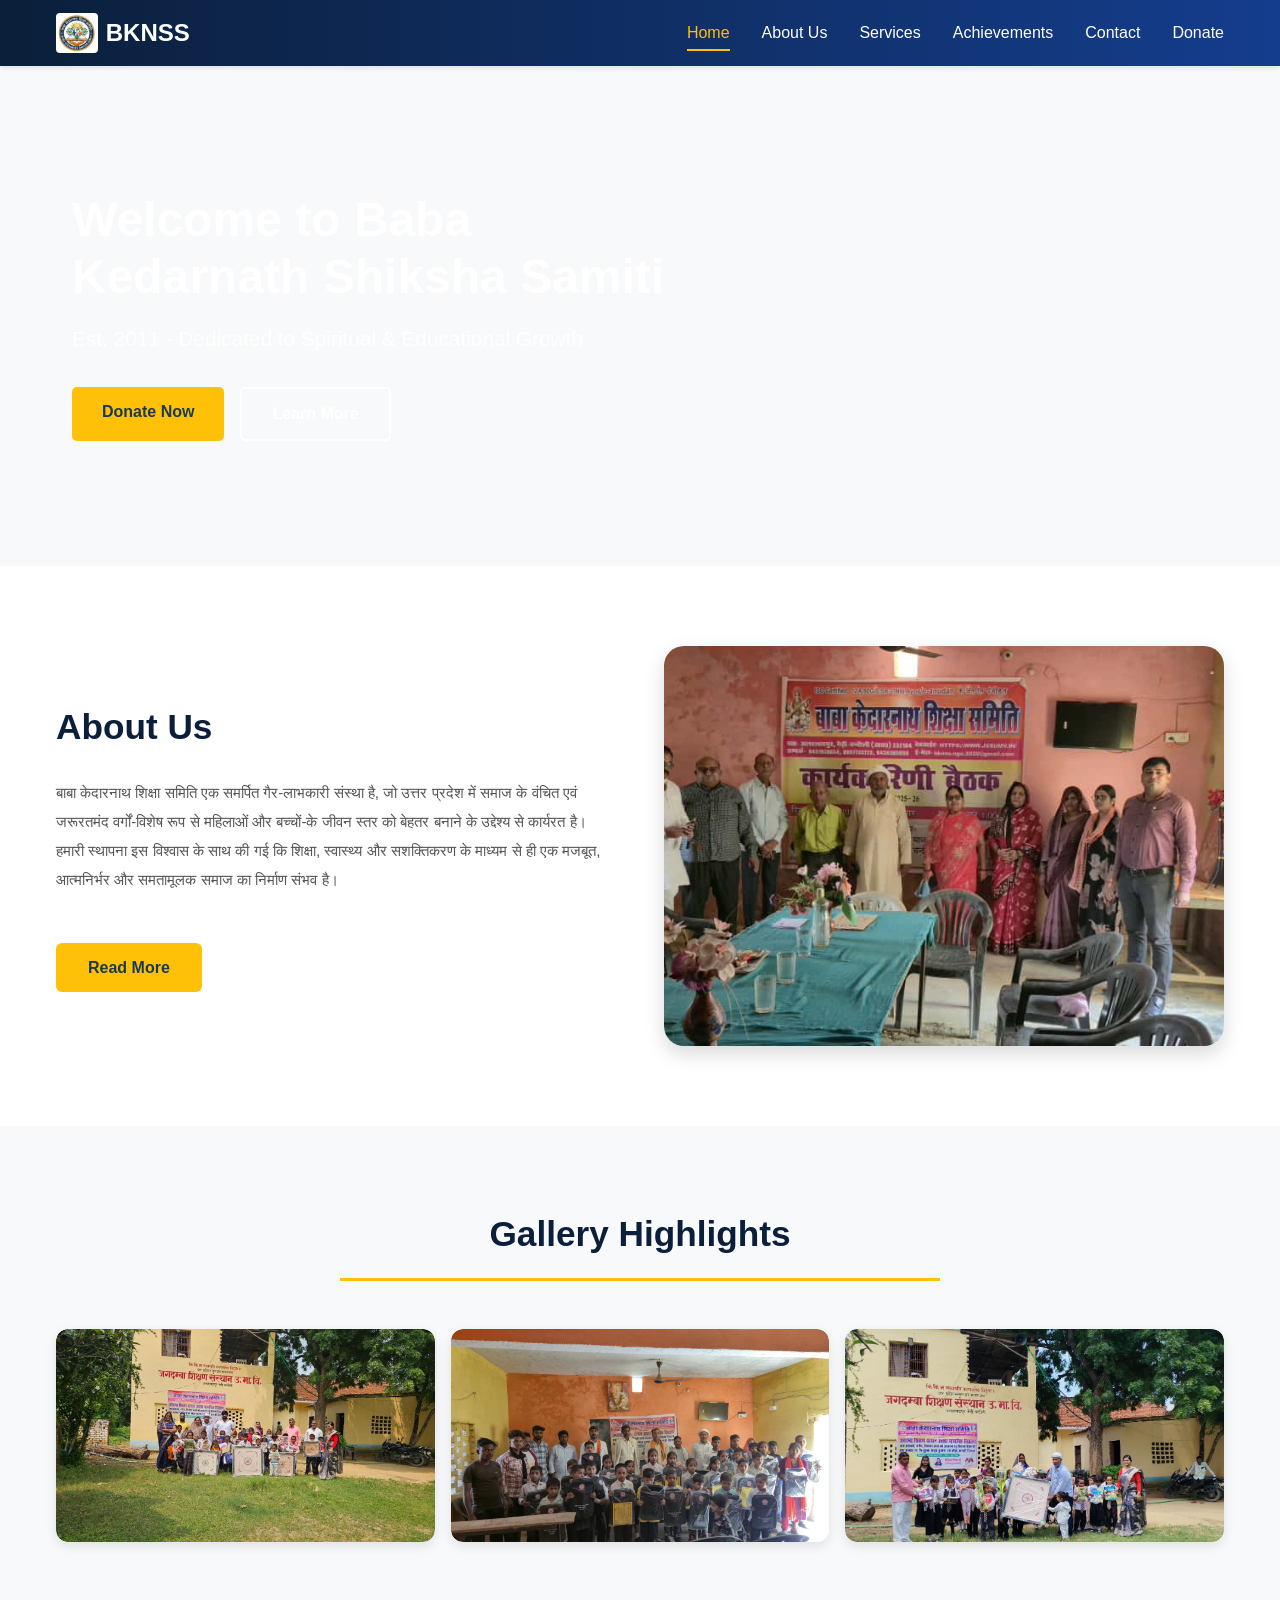
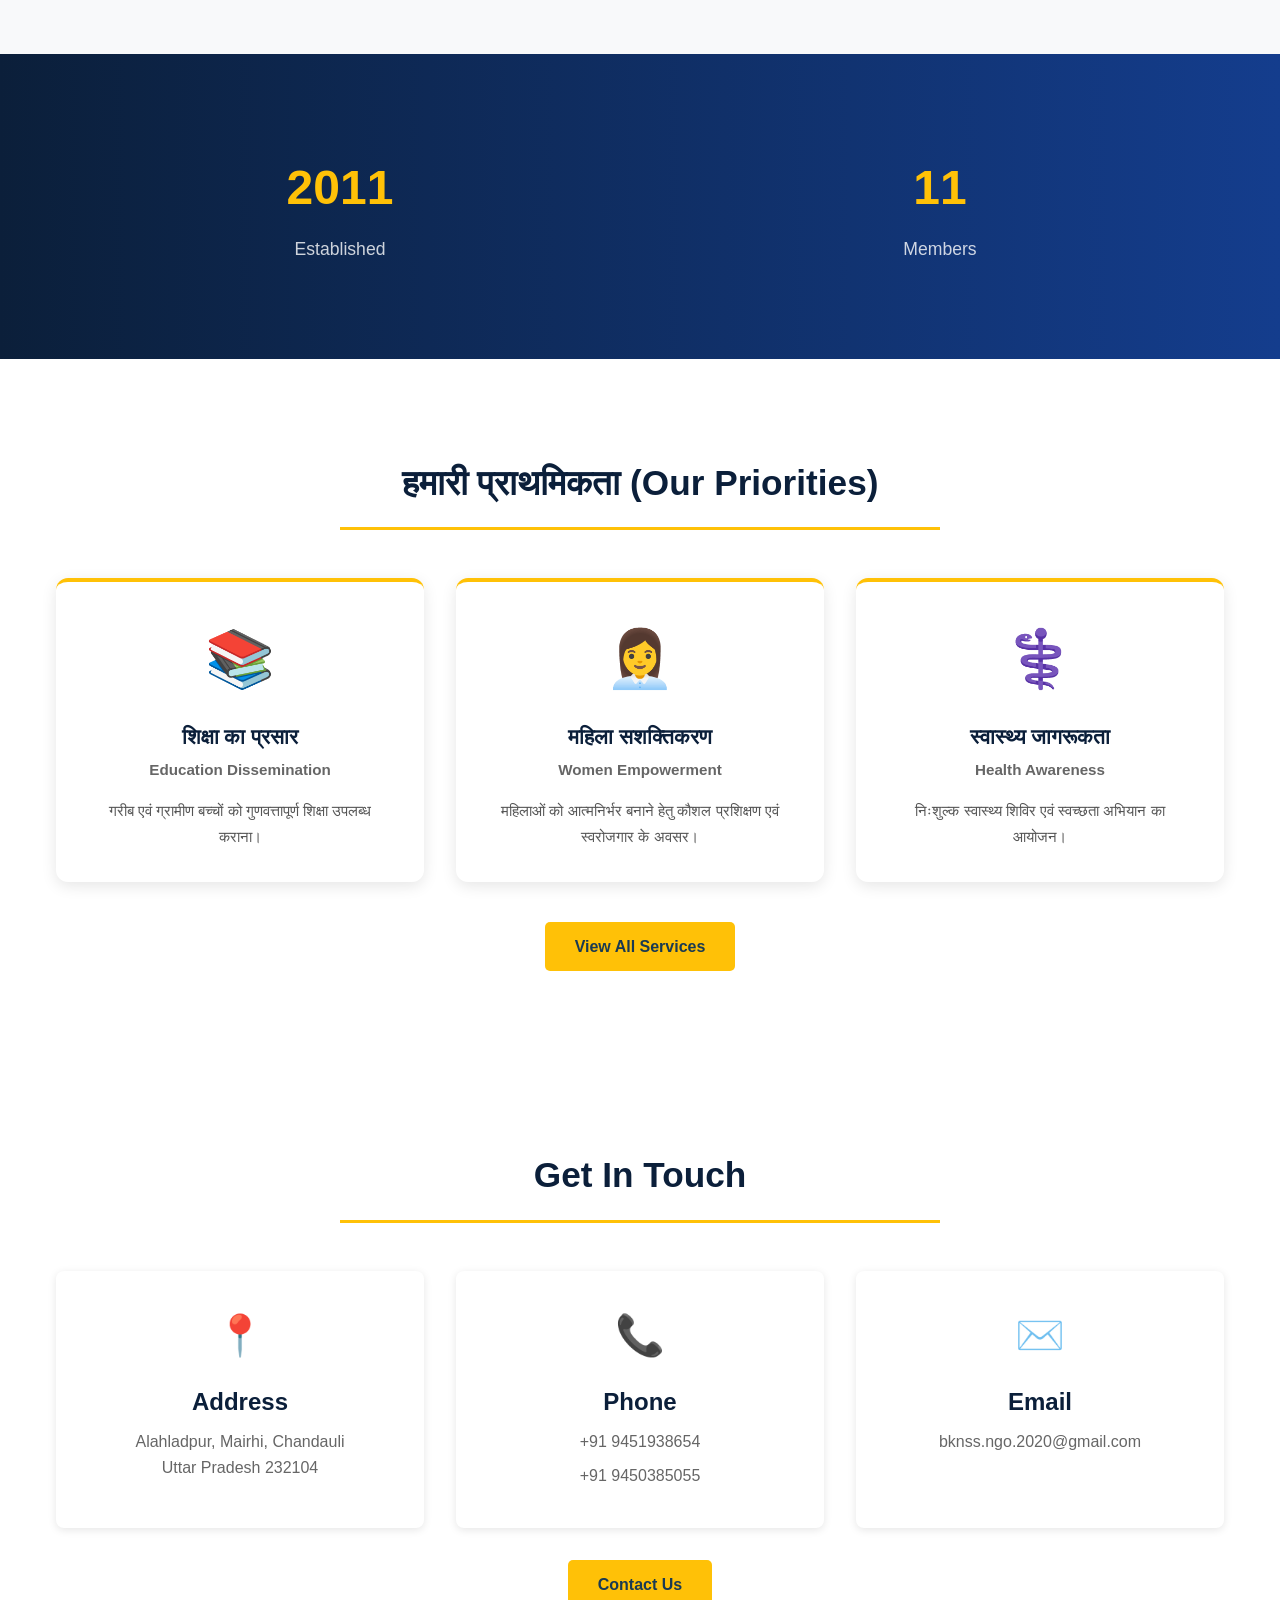
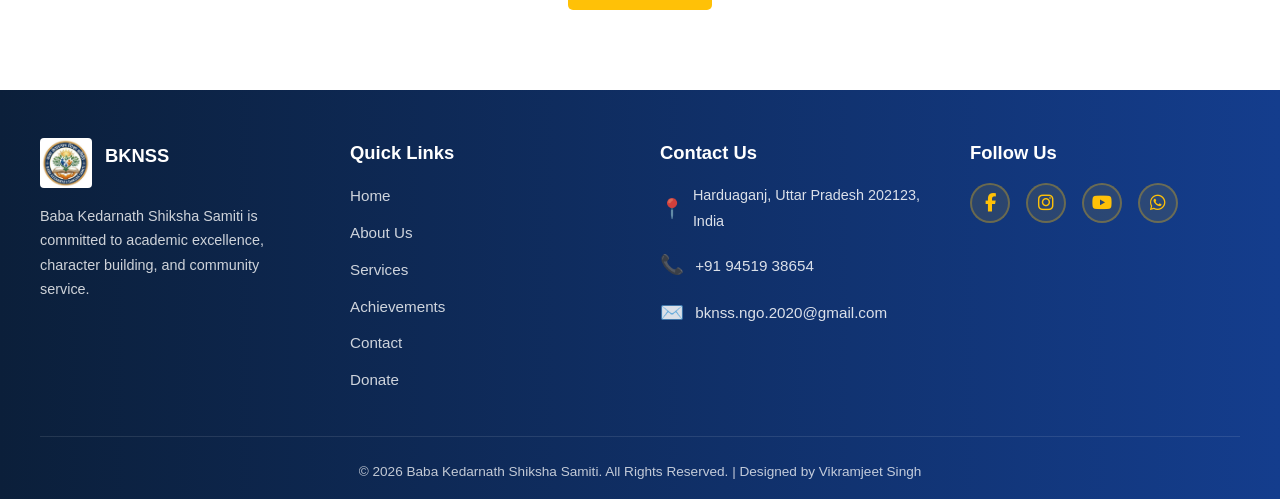
==== commit 09a07798: "Update index.html" ====
--- a/index.html
+++ b/index.html
@@ -31,7 +31,7 @@
   <section class="hero">
     <div class="hero-content">
       <h1 class="fade-in">Welcome to Baba Kedarnath Shiksha Samiti</h1>
-      <p class="fade-in-delay">Est. 2005 - Dedicated to Spiritual & Educational Growth</p>
+      <p class="fade-in-delay">Est. 2011 - Dedicated to Spiritual & Educational Growth</p>
       <div class="hero-buttons fade-in-delay-2">
         <a href="donation.html" class="btn btn-primary">Donate Now</a>
         <a href="about-us.html" class="btn btn-secondary">Learn More</a>
@@ -84,7 +84,7 @@
     <div class="container">
       <div class="stats-grid">
         <div class="stat-card counter-card">
-          <div class="stat-number">2005</div>
+          <div class="stat-number">2011</div>
           <div class="stat-label">Established</div>
         </div>
         <div class="stat-card counter-card">
--- a/styles.css
+++ b/styles.css
@@ -166,7 +166,7 @@
 
 /* ===== Hero Section ===== */
 .hero {
-  background-image: url('./cover.jpeg');
+  background-image: url('../images/cover.jpeg');
   background-size: cover;
   background-position: center right;
   color: white;
@@ -221,7 +221,7 @@
   border-radius: 5px;
   font-weight: 600;
   cursor: pointer;
-  transition: all 0.3s ease;
+  transition: transform 0.35s ease, box-shadow 0.35s ease, background-color 0.35s ease, color 0.35s ease, border-color 0.35s ease;
   border: none;
   display: inline-block;
 }
@@ -497,6 +497,55 @@
 .gallery-buttons {
   text-align: center;
   margin-top: 2rem;
+}
+
+/* ===== Gallery Carousel Animation ===== */
+.gallery-carousel-wrapper {
+  overflow: hidden;
+  background-color: white;
+  padding: 2rem 0;
+}
+
+.gallery-carousel {
+  display: flex;
+  gap: 1.5rem;
+  animation: scrollLeft 10s linear infinite;
+  width: max-content;
+}
+
+.gallery-carousel .gallery-item {
+  flex: 0 0 auto;
+  width: 300px;
+  height: 200px;
+  border-radius: 12px;
+  overflow: hidden;
+  box-shadow: 0 4px 12px rgba(0, 0, 0, 0.15);
+  transition: transform 0.3s ease;
+}
+
+.gallery-carousel .gallery-item:hover {
+  transform: scale(1.05) translateY(-5px);
+}
+
+.gallery-carousel .gallery-placeholder {
+  width: 100%;
+  height: 100%;
+  aspect-ratio: auto;
+}
+
+.gallery-carousel .gallery-placeholder img {
+  width: 100%;
+  height: 100%;
+  object-fit: cover;
+}
+
+@keyframes scrollLeft {
+  0% {
+    transform: translateX(0);
+  }
+  100% {
+    transform: translateX(-50%);
+  }
 }
 
 /* ===== Statistics Section ===== */
@@ -1094,15 +1143,6 @@
   margin-top: 1rem;
   opacity: 0.7;
 }
-  from {
-    opacity: 0;
-    transform: translateY(20px);
-  }
-  to {
-    opacity: 1;
-    transform: translateY(0);
-  }
-
 
 @keyframes fadeIn {
   from {
@@ -1115,16 +1155,49 @@
   }
 }
 
+@keyframes fadeInLeft {
+  from {
+    opacity: 0;
+    transform: translateX(-20px);
+  }
+  to {
+    opacity: 1;
+    transform: translateX(0);
+  }
+}
+
+@keyframes fadeInRight {
+  from {
+    opacity: 0;
+    transform: translateX(20px);
+  }
+  to {
+    opacity: 1;
+    transform: translateX(0);
+  }
+}
+
 .fade-in {
-  animation: fadeIn 0.8s ease-in;
+  animation: fadeIn 0.8s ease-in both;
 }
 
 .fade-in-left {
-  animation: fadeIn 0.8s ease-in;
+  animation: fadeInLeft 0.8s ease-in both;
 }
 
 .fade-in-right {
-  animation: fadeIn 0.8s ease-in;
+  animation: fadeInRight 0.8s ease-in both;
+}
+
+.section-title,
+.hero-content,
+.about-text,
+.about-image-single,
+.gallery-item,
+.priority-card,
+.contact-item,
+.footer-section {
+  animation: fadeIn 0.9s ease-in both;
 }
 
 /* ===== Founder's Message Section ===== */
@@ -1362,6 +1435,14 @@
 }
 
 /* Achievements Grid */
+.achievement-gallery-grid {
+  display: grid;
+  grid-template-columns: repeat(auto-fit, minmax(280px, 1fr));
+  gap: 2rem;
+  max-width: 1200px;
+  margin: 0 auto;
+}
+
 .achievements-grid {
   display: grid;
   grid-template-columns: repeat(auto-fit, minmax(280px, 1fr));
@@ -1472,6 +1553,11 @@
     display: flex;
   }
 
+  .hamburger span {
+    transform-origin: center;
+    transition: transform 0.35s ease, opacity 0.35s ease, background 0.35s ease;
+  }
+
   .navbar-container {
     padding: 0;
   }
@@ -1492,7 +1578,9 @@
     gap: 0;
     max-height: 0;
     overflow: hidden;
-    transition: max-height 0.3s ease;
+    opacity: 0;
+    transform: translateY(-10px);
+    transition: max-height 0.35s ease, opacity 0.35s ease, transform 0.35s ease;
     width: 100%;
     z-index: 999;
   }
@@ -1500,6 +1588,8 @@
   .nav-links.active {
     max-height: 100vh;
     overflow-y: auto;
+    opacity: 1;
+    transform: translateY(0);
   }
 
   .nav-links li {
@@ -1507,7 +1597,22 @@
     margin: 0;
     width: 100%;
     text-align: center;
-  }
+    opacity: 0;
+    transform: translateY(-10px);
+    transition: opacity 0.35s ease, transform 0.35s ease;
+  }
+
+  .nav-links.active li {
+    opacity: 1;
+    transform: translateY(0);
+  }
+
+  .nav-links.active li:nth-child(1) { transition-delay: 0.05s; }
+  .nav-links.active li:nth-child(2) { transition-delay: 0.1s; }
+  .nav-links.active li:nth-child(3) { transition-delay: 0.15s; }
+  .nav-links.active li:nth-child(4) { transition-delay: 0.2s; }
+  .nav-links.active li:nth-child(5) { transition-delay: 0.25s; }
+  .nav-links.active li:nth-child(6) { transition-delay: 0.3s; }
 
   .nav-links a {
     display: block;
@@ -1572,6 +1677,24 @@
     grid-template-columns: 1fr;
   }
 
+  .achievement-gallery-grid {
+    grid-template-columns: 1fr;
+  }
+
+  .gallery-carousel .gallery-item {
+    width: 250px;
+    height: 180px;
+  }
+
+  @keyframes scrollLeft {
+    0% {
+      transform: translateX(0);
+    }
+    100% {
+      transform: translateX(-50%);
+    }
+  }
+
   .placeholder-image {
     max-width: 100%;
   }
@@ -1825,6 +1948,11 @@
     font-size: 1.5rem;
   }
 
+  .gallery-carousel .gallery-item {
+    width: 200px;
+    height: 150px;
+  }
+
   .cta-content h2 {
     font-size: 1.5rem;
   }
@@ -1871,4 +1999,9 @@
   .container {
     padding: 1.5rem 0.75rem;
   }
-}
+
+  .gallery-carousel .gallery-item {
+    width: 180px;
+    height: 130px;
+  }
+}
